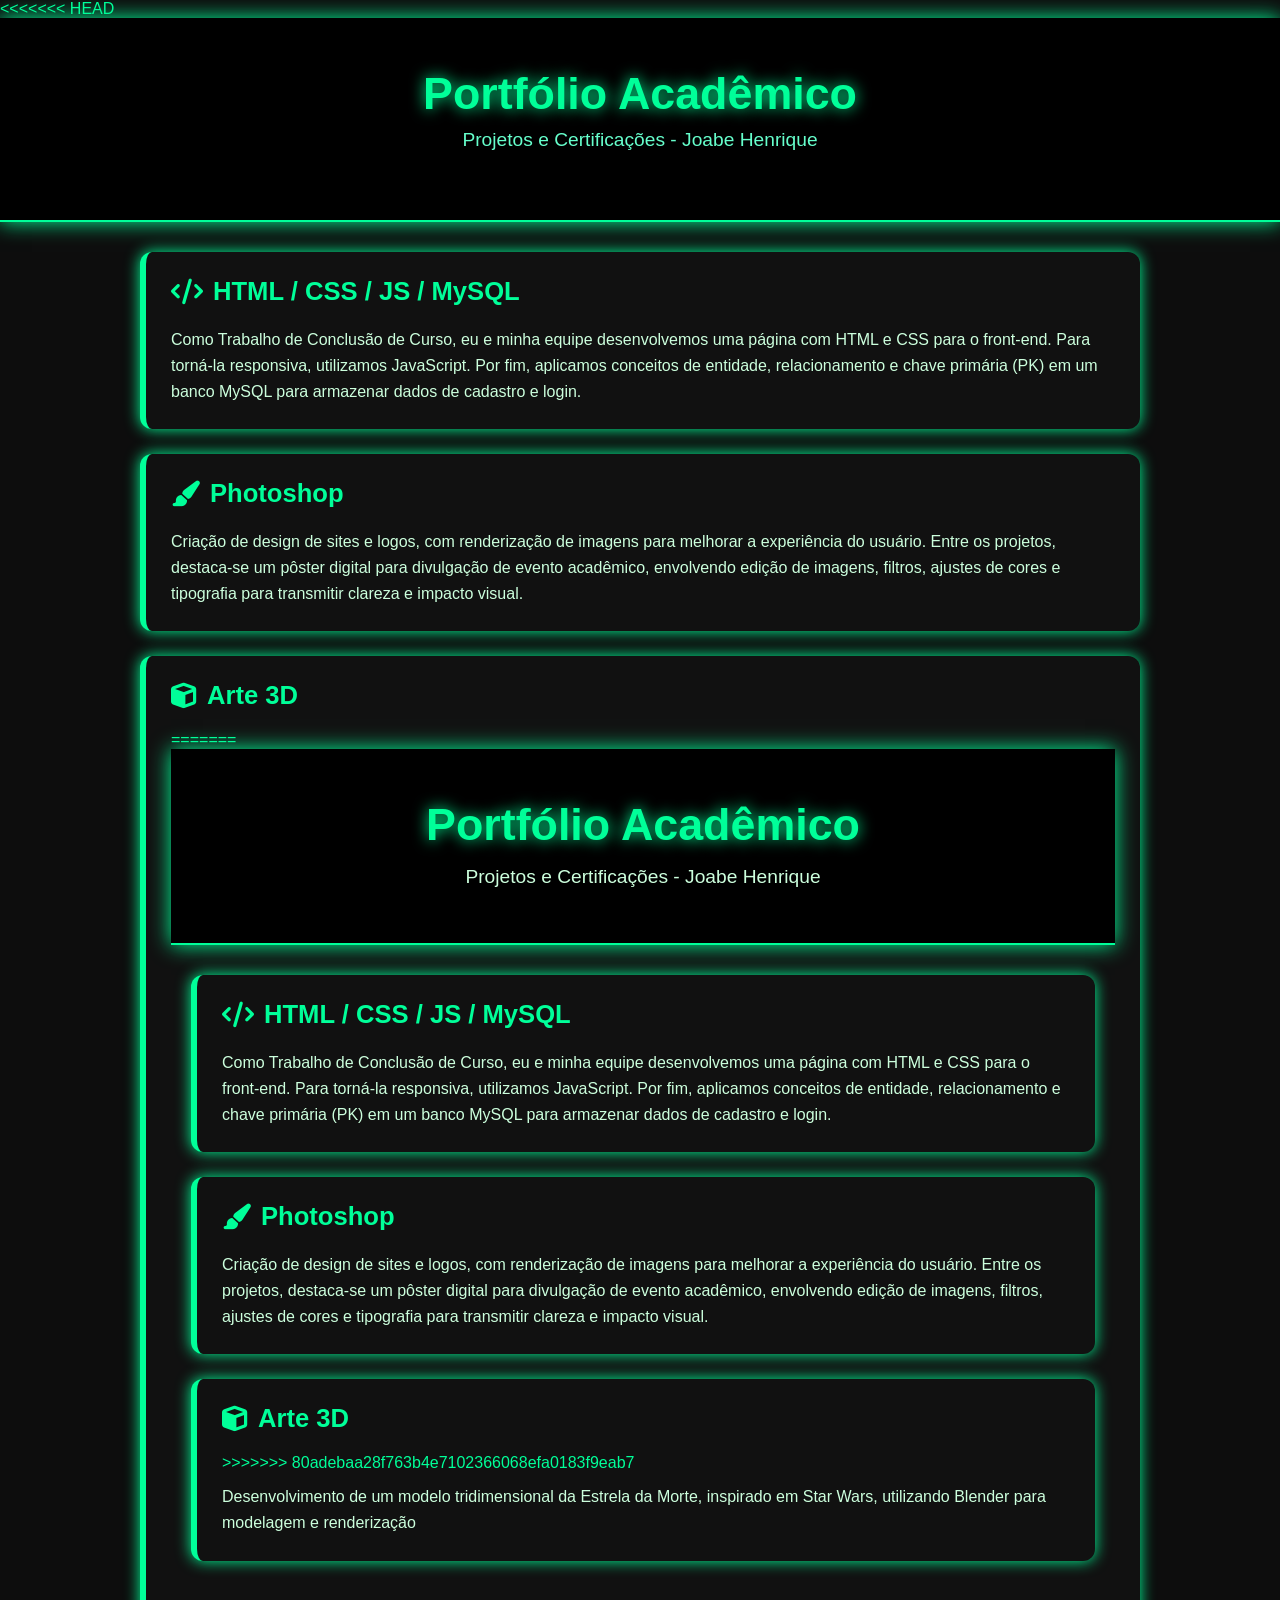
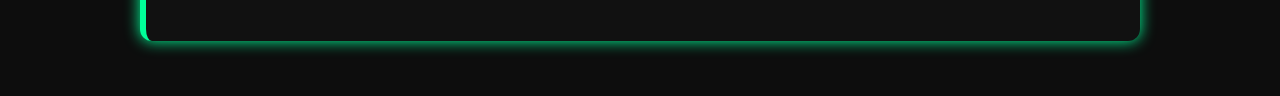
==== index.html @ 9aa6e67d "Add files via upload" ====
<<<<<<< HEAD
<!DOCTYPE html>
<html lang="pt-BR">
<head>
  <meta charset="UTF-8">
  <meta name="viewport" content="width=device-width, initial-scale=1.0">
  <title>Portfólio Acadêmico - Joabe Henrique</title>
  <link rel="stylesheet" href="https://cdnjs.cloudflare.com/ajax/libs/font-awesome/6.5.0/css/all.min.css">
  <style>
    body {
      font-family: 'Segoe UI', sans-serif;
      margin: 0;
      padding: 0;
      background: #0d0d0d;
      color: #00ff99;
    }
    header {
      background: #000;
      text-align: center;
      padding: 50px 20px;
      border-bottom: 2px solid #00ff99;
      box-shadow: 0 0 20px #00ff99;
    }
    header h1 {
      margin: 0;
      font-size: 2.8em;
      color: #00ff99;
      text-shadow: 0 0 15px #00ff99;
    }
    header p {
      font-size: 1.2em;
      margin-top: 10px;
      color: #66ffcc;
    }
    .container {
      max-width: 1000px;
      margin: auto;
      padding: 30px 20px;
    }
    .card {
      background: #111;
      border-radius: 12px;
      box-shadow: 0 0 15px #00ff99;
      margin-bottom: 25px;
      padding: 25px;
      transition: transform 0.3s, box-shadow 0.3s;
      border-left: 6px solid #00ff99;
    }
    .card:hover {
      transform: scale(1.03);
      box-shadow: 0 0 30px #00ff99;
    }
    .card h2 {
      color: #00ff99;
      margin-top: 0;
      font-size: 1.6em;
      display: flex;
      align-items: center;
      gap: 10px;
    }
    .card p {
      margin: 12px 0 0;
      line-height: 1.6;
      color: #ccffdd;
    }
    footer {
      text-align: center;
      padding: 20px;
      background: #000;
      color: #00ff99;
      margin-top: 40px;
      border-top: 2px solid #00ff99;
      box-shadow: 0 -2px 15px #00ff99;
    }
    /* Neon glow animation */
    @keyframes neon {
      0% { text-shadow: 0 0 5px #00ff99, 0 0 10px #00ff99; }
      50% { text-shadow: 0 0 20px #00ff99, 0 0 40px #00ff99; }
      100% { text-shadow: 0 0 5px #00ff99, 0 0 10px #00ff99; }
    }
    header h1 {
      animation: neon 2s infinite alternate;
    }
    /* Responsividade */
    @media (max-width: 600px) {
      header h1 {
        font-size: 2em;
      }
      .card {
        padding: 20px;
      }
    }
  </style>
</head>
<body>
  <header>
    <h1>Portfólio Acadêmico</h1>
    <p>Projetos e Certificações - Joabe Henrique</p>
  </header>

  <div class="container">
    <div class="card">
      <h2><i class="fa-solid fa-code"></i> HTML / CSS / JS / MySQL</h2>
      <p>Como Trabalho de Conclusão de Curso, eu e minha equipe desenvolvemos uma página com HTML e CSS para o front-end. Para torná-la responsiva, utilizamos JavaScript. Por fim, aplicamos conceitos de entidade, relacionamento e chave primária (PK) em um banco MySQL para armazenar dados de cadastro e login.</p>
    </div>

    <div class="card">
      <h2><i class="fa-solid fa-paintbrush"></i> Photoshop</h2>
      <p>Criação de design de sites e logos, com renderização de imagens para melhorar a experiência do usuário. Entre os projetos, destaca-se um pôster digital para divulgação de evento acadêmico, envolvendo edição de imagens, filtros, ajustes de cores e tipografia para transmitir clareza e impacto visual.</p>
    </div>

    <div class="card">
      <h2><i class="fa-solid fa-cube"></i> Arte 3D</h2>
=======
<!DOCTYPE html>
<html lang="pt-BR">
<head>
  <meta charset="UTF-8">
  <meta name="viewport" content="width=device-width, initial-scale=1.0">
  <title>Portfólio Acadêmico - Joabe Henrique</title>
  <link rel="stylesheet" href="https://cdnjs.cloudflare.com/ajax/libs/font-awesome/6.5.0/css/all.min.css">
  <style>
    body {
      font-family: 'Segoe UI', sans-serif;
      margin: 0;
      padding: 0;
      background: #0d0d0d;
      color: #00ff99;
    }
    header {
      background: #000;
      text-align: center;
      padding: 50px 20px;
      border-bottom: 2px solid #00ff99;
      box-shadow: 0 0 20px #00ff99;
    }
    header h1 {
      margin: 0;
      font-size: 2.8em;
      color: #00ff99;
      text-shadow: 0 0 15px #00ff99;
    }
    header p {
      font-size: 1.2em;
      margin-top: 10px;
      color: #66ffcc;
    }
    .container {
      max-width: 1000px;
      margin: auto;
      padding: 30px 20px;
    }
    .card {
      background: #111;
      border-radius: 12px;
      box-shadow: 0 0 15px #00ff99;
      margin-bottom: 25px;
      padding: 25px;
      transition: transform 0.3s, box-shadow 0.3s;
      border-left: 6px solid #00ff99;
    }
    .card:hover {
      transform: scale(1.03);
      box-shadow: 0 0 30px #00ff99;
    }
    .card h2 {
      color: #00ff99;
      margin-top: 0;
      font-size: 1.6em;
      display: flex;
      align-items: center;
      gap: 10px;
    }
    .card p {
      margin: 12px 0 0;
      line-height: 1.6;
      color: #ccffdd;
    }
    footer {
      text-align: center;
      padding: 20px;
      background: #000;
      color: #00ff99;
      margin-top: 40px;
      border-top: 2px solid #00ff99;
      box-shadow: 0 -2px 15px #00ff99;
    }
    /* Neon glow animation */
    @keyframes neon {
      0% { text-shadow: 0 0 5px #00ff99, 0 0 10px #00ff99; }
      50% { text-shadow: 0 0 20px #00ff99, 0 0 40px #00ff99; }
      100% { text-shadow: 0 0 5px #00ff99, 0 0 10px #00ff99; }
    }
    header h1 {
      animation: neon 2s infinite alternate;
    }
    /* Responsividade */
    @media (max-width: 600px) {
      header h1 {
        font-size: 2em;
      }
      .card {
        padding: 20px;
      }
    }
  </style>
</head>
<body>
  <header>
    <h1>Portfólio Acadêmico</h1>
    <p>Projetos e Certificações - Joabe Henrique</p>
  </header>

  <div class="container">
    <div class="card">
      <h2><i class="fa-solid fa-code"></i> HTML / CSS / JS / MySQL</h2>
      <p>Como Trabalho de Conclusão de Curso, eu e minha equipe desenvolvemos uma página com HTML e CSS para o front-end. Para torná-la responsiva, utilizamos JavaScript. Por fim, aplicamos conceitos de entidade, relacionamento e chave primária (PK) em um banco MySQL para armazenar dados de cadastro e login.</p>
    </div>

    <div class="card">
      <h2><i class="fa-solid fa-paintbrush"></i> Photoshop</h2>
      <p>Criação de design de sites e logos, com renderização de imagens para melhorar a experiência do usuário. Entre os projetos, destaca-se um pôster digital para divulgação de evento acadêmico, envolvendo edição de imagens, filtros, ajustes de cores e tipografia para transmitir clareza e impacto visual.</p>
    </div>

    <div class="card">
      <h2><i class="fa-solid fa-cube"></i> Arte 3D</h2>
>>>>>>> 80adebaa28f763b4e7102366068efa0183f9eab7
      <p>Desenvolvimento de um modelo tridimensional da Estrela da Morte, inspirado em Star Wars, utilizando Blender para modelagem e renderização
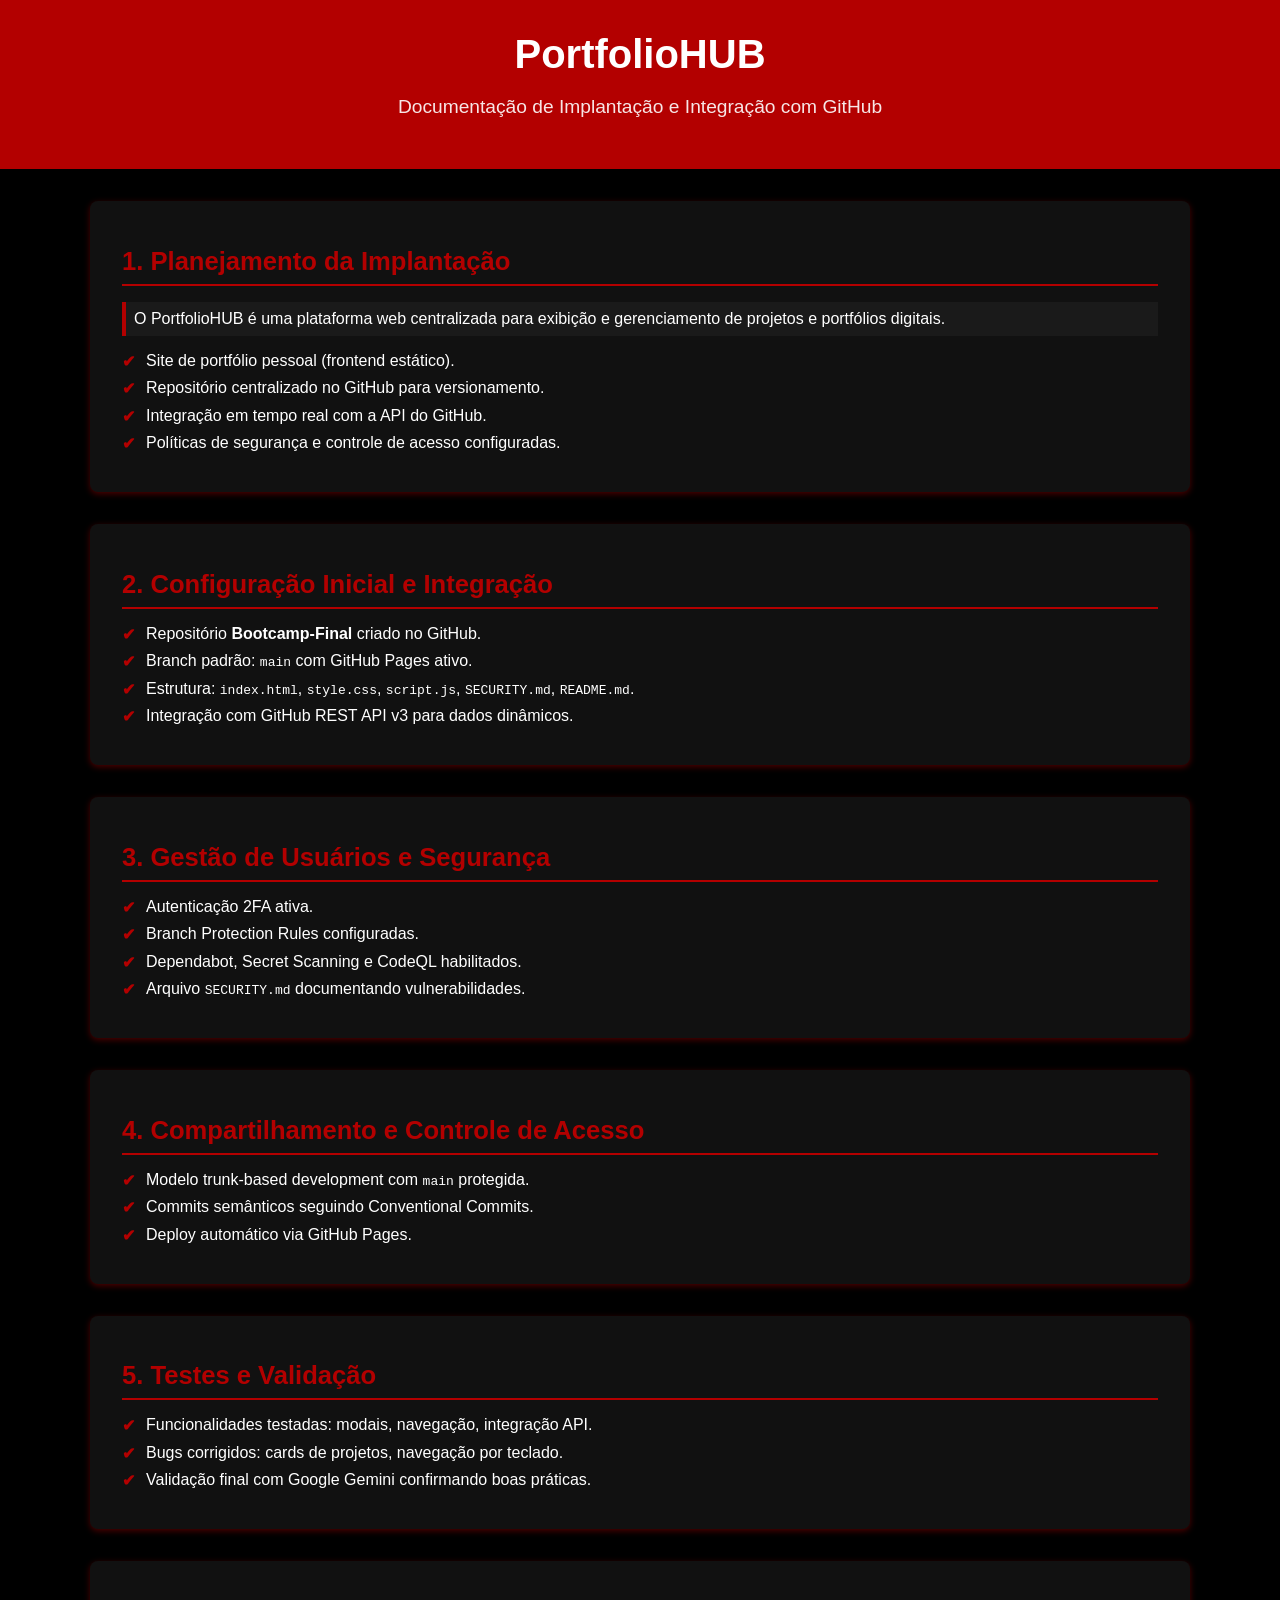
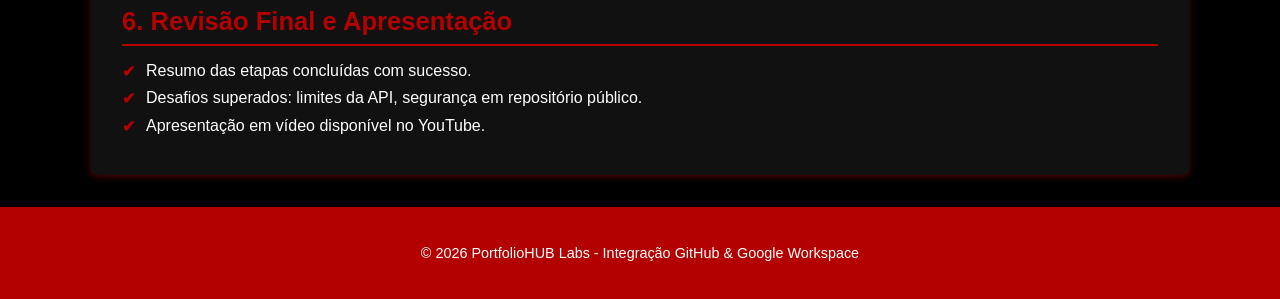
==== commit 4b2972d9: "Add files via upload" ====
--- a/index.html
+++ b/index.html
@@ -1,228 +1,164 @@
-<<<<<<< HEAD
-<!DOCTYPE html>
-<html lang="pt-BR">
-<head>
-  <meta charset="UTF-8">
-  <meta name="viewport" content="width=device-width, initial-scale=1.0">
-  <title>Portfólio Acadêmico - Joabe Henrique</title>
-  <link rel="stylesheet" href="https://cdnjs.cloudflare.com/ajax/libs/font-awesome/6.5.0/css/all.min.css">
-  <style>
-    body {
-      font-family: 'Segoe UI', sans-serif;
-      margin: 0;
-      padding: 0;
-      background: #0d0d0d;
-      color: #00ff99;
-    }
-    header {
-      background: #000;
-      text-align: center;
-      padding: 50px 20px;
-      border-bottom: 2px solid #00ff99;
-      box-shadow: 0 0 20px #00ff99;
-    }
-    header h1 {
-      margin: 0;
-      font-size: 2.8em;
-      color: #00ff99;
-      text-shadow: 0 0 15px #00ff99;
-    }
-    header p {
-      font-size: 1.2em;
-      margin-top: 10px;
-      color: #66ffcc;
-    }
-    .container {
-      max-width: 1000px;
-      margin: auto;
-      padding: 30px 20px;
-    }
-    .card {
-      background: #111;
-      border-radius: 12px;
-      box-shadow: 0 0 15px #00ff99;
-      margin-bottom: 25px;
-      padding: 25px;
-      transition: transform 0.3s, box-shadow 0.3s;
-      border-left: 6px solid #00ff99;
-    }
-    .card:hover {
-      transform: scale(1.03);
-      box-shadow: 0 0 30px #00ff99;
-    }
-    .card h2 {
-      color: #00ff99;
-      margin-top: 0;
-      font-size: 1.6em;
-      display: flex;
-      align-items: center;
-      gap: 10px;
-    }
-    .card p {
-      margin: 12px 0 0;
-      line-height: 1.6;
-      color: #ccffdd;
-    }
-    footer {
-      text-align: center;
-      padding: 20px;
-      background: #000;
-      color: #00ff99;
-      margin-top: 40px;
-      border-top: 2px solid #00ff99;
-      box-shadow: 0 -2px 15px #00ff99;
-    }
-    /* Neon glow animation */
-    @keyframes neon {
-      0% { text-shadow: 0 0 5px #00ff99, 0 0 10px #00ff99; }
-      50% { text-shadow: 0 0 20px #00ff99, 0 0 40px #00ff99; }
-      100% { text-shadow: 0 0 5px #00ff99, 0 0 10px #00ff99; }
-    }
-    header h1 {
-      animation: neon 2s infinite alternate;
-    }
-    /* Responsividade */
-    @media (max-width: 600px) {
-      header h1 {
-        font-size: 2em;
-      }
-      .card {
-        padding: 20px;
-      }
-    }
-  </style>
-</head>
-<body>
-  <header>
-    <h1>Portfólio Acadêmico</h1>
-    <p>Projetos e Certificações - Joabe Henrique</p>
-  </header>
-
-  <div class="container">
-    <div class="card">
-      <h2><i class="fa-solid fa-code"></i> HTML / CSS / JS / MySQL</h2>
-      <p>Como Trabalho de Conclusão de Curso, eu e minha equipe desenvolvemos uma página com HTML e CSS para o front-end. Para torná-la responsiva, utilizamos JavaScript. Por fim, aplicamos conceitos de entidade, relacionamento e chave primária (PK) em um banco MySQL para armazenar dados de cadastro e login.</p>
-    </div>
-
-    <div class="card">
-      <h2><i class="fa-solid fa-paintbrush"></i> Photoshop</h2>
-      <p>Criação de design de sites e logos, com renderização de imagens para melhorar a experiência do usuário. Entre os projetos, destaca-se um pôster digital para divulgação de evento acadêmico, envolvendo edição de imagens, filtros, ajustes de cores e tipografia para transmitir clareza e impacto visual.</p>
-    </div>
-
-    <div class="card">
-      <h2><i class="fa-solid fa-cube"></i> Arte 3D</h2>
-=======
-<!DOCTYPE html>
-<html lang="pt-BR">
-<head>
-  <meta charset="UTF-8">
-  <meta name="viewport" content="width=device-width, initial-scale=1.0">
-  <title>Portfólio Acadêmico - Joabe Henrique</title>
-  <link rel="stylesheet" href="https://cdnjs.cloudflare.com/ajax/libs/font-awesome/6.5.0/css/all.min.css">
-  <style>
-    body {
-      font-family: 'Segoe UI', sans-serif;
-      margin: 0;
-      padding: 0;
-      background: #0d0d0d;
-      color: #00ff99;
-    }
-    header {
-      background: #000;
-      text-align: center;
-      padding: 50px 20px;
-      border-bottom: 2px solid #00ff99;
-      box-shadow: 0 0 20px #00ff99;
-    }
-    header h1 {
-      margin: 0;
-      font-size: 2.8em;
-      color: #00ff99;
-      text-shadow: 0 0 15px #00ff99;
-    }
-    header p {
-      font-size: 1.2em;
-      margin-top: 10px;
-      color: #66ffcc;
-    }
-    .container {
-      max-width: 1000px;
-      margin: auto;
-      padding: 30px 20px;
-    }
-    .card {
-      background: #111;
-      border-radius: 12px;
-      box-shadow: 0 0 15px #00ff99;
-      margin-bottom: 25px;
-      padding: 25px;
-      transition: transform 0.3s, box-shadow 0.3s;
-      border-left: 6px solid #00ff99;
-    }
-    .card:hover {
-      transform: scale(1.03);
-      box-shadow: 0 0 30px #00ff99;
-    }
-    .card h2 {
-      color: #00ff99;
-      margin-top: 0;
-      font-size: 1.6em;
-      display: flex;
-      align-items: center;
-      gap: 10px;
-    }
-    .card p {
-      margin: 12px 0 0;
-      line-height: 1.6;
-      color: #ccffdd;
-    }
-    footer {
-      text-align: center;
-      padding: 20px;
-      background: #000;
-      color: #00ff99;
-      margin-top: 40px;
-      border-top: 2px solid #00ff99;
-      box-shadow: 0 -2px 15px #00ff99;
-    }
-    /* Neon glow animation */
-    @keyframes neon {
-      0% { text-shadow: 0 0 5px #00ff99, 0 0 10px #00ff99; }
-      50% { text-shadow: 0 0 20px #00ff99, 0 0 40px #00ff99; }
-      100% { text-shadow: 0 0 5px #00ff99, 0 0 10px #00ff99; }
-    }
-    header h1 {
-      animation: neon 2s infinite alternate;
-    }
-    /* Responsividade */
-    @media (max-width: 600px) {
-      header h1 {
-        font-size: 2em;
-      }
-      .card {
-        padding: 20px;
-      }
-    }
-  </style>
-</head>
-<body>
-  <header>
-    <h1>Portfólio Acadêmico</h1>
-    <p>Projetos e Certificações - Joabe Henrique</p>
-  </header>
-
-  <div class="container">
-    <div class="card">
-      <h2><i class="fa-solid fa-code"></i> HTML / CSS / JS / MySQL</h2>
-      <p>Como Trabalho de Conclusão de Curso, eu e minha equipe desenvolvemos uma página com HTML e CSS para o front-end. Para torná-la responsiva, utilizamos JavaScript. Por fim, aplicamos conceitos de entidade, relacionamento e chave primária (PK) em um banco MySQL para armazenar dados de cadastro e login.</p>
-    </div>
-
-    <div class="card">
-      <h2><i class="fa-solid fa-paintbrush"></i> Photoshop</h2>
-      <p>Criação de design de sites e logos, com renderização de imagens para melhorar a experiência do usuário. Entre os projetos, destaca-se um pôster digital para divulgação de evento acadêmico, envolvendo edição de imagens, filtros, ajustes de cores e tipografia para transmitir clareza e impacto visual.</p>
-    </div>
-
-    <div class="card">
-      <h2><i class="fa-solid fa-cube"></i> Arte 3D</h2>
->>>>>>> 80adebaa28f763b4e7102366068efa0183f9eab7
-      <p>Desenvolvimento de um modelo tridimensional da Estrela da Morte, inspirado em Star Wars, utilizando Blender para modelagem e renderização+<!DOCTYPE html>
+<html lang="pt-BR">
+<head>
+  <meta charset="UTF-8">
+  <meta name="viewport" content="width=device-width, initial-scale=1.0">
+  <title>PortfolioHUB - Documentação</title>
+  <style>
+    body {
+      font-family: "Segoe UI", Arial, sans-serif;
+      background-color: #000; /* fundo preto */
+      color: #fff; /* texto branco */
+      margin: 0;
+      padding: 0;
+    }
+
+    header {
+      background: #b30000; /* vermelho principal */
+      color: #fff;
+      padding: 2rem;
+      text-align: center;
+    }
+
+    header h1 {
+      margin: 0;
+      font-size: 2.5rem;
+    }
+
+    header p {
+      font-size: 1.2rem;
+      opacity: 0.9;
+    }
+
+    main {
+      max-width: 1100px;
+      margin: 2rem auto;
+      padding: 0 1rem;
+    }
+
+    section {
+      background: #111; /* preto mais claro para contraste */
+      margin-bottom: 2rem;
+      padding: 1.5rem 2rem;
+      border-radius: 8px;
+      box-shadow: 0 2px 6px rgba(255,0,0,0.3); /* sombra vermelha */
+    }
+
+    section h2 {
+      color: #b30000; /* títulos em vermelho */
+      margin-bottom: 1rem;
+      font-size: 1.6rem;
+      border-bottom: 2px solid #b30000;
+      padding-bottom: 0.5rem;
+    }
+
+    ul {
+      list-style: none;
+      padding-left: 0;
+    }
+
+    ul li {
+      margin-bottom: 0.6rem;
+      padding-left: 1.5rem;
+      position: relative;
+    }
+
+    ul li::before {
+      content: "✔";
+      position: absolute;
+      left: 0;
+      color: #b30000; /* ícones em vermelho */
+      font-weight: bold;
+    }
+
+    footer {
+      text-align: center;
+      padding: 1.5rem;
+      background: #b30000;
+      color: #fff;
+      margin-top: 2rem;
+    }
+
+    footer p {
+      font-size: 0.9rem;
+    }
+
+    .highlight {
+      background: #1a1a1a;
+      padding: 0.5rem;
+      border-left: 4px solid #b30000;
+      margin: 1rem 0;
+    }
+  </style>
+</head>
+<body>
+  <header>
+    <h1>PortfolioHUB</h1>
+    <p>Documentação de Implantação e Integração com GitHub</p>
+  </header>
+
+  <main>
+    <section>
+      <h2>1. Planejamento da Implantação</h2>
+      <p class="highlight">O PortfolioHUB é uma plataforma web centralizada para exibição e gerenciamento de projetos e portfólios digitais.</p>
+      <ul>
+        <li>Site de portfólio pessoal (frontend estático).</li>
+        <li>Repositório centralizado no GitHub para versionamento.</li>
+        <li>Integração em tempo real com a API do GitHub.</li>
+        <li>Políticas de segurança e controle de acesso configuradas.</li>
+      </ul>
+    </section>
+
+    <section>
+      <h2>2. Configuração Inicial e Integração</h2>
+      <ul>
+        <li>Repositório <strong>Bootcamp-Final</strong> criado no GitHub.</li>
+        <li>Branch padrão: <code>main</code> com GitHub Pages ativo.</li>
+        <li>Estrutura: <code>index.html</code>, <code>style.css</code>, <code>script.js</code>, <code>SECURITY.md</code>, <code>README.md</code>.</li>
+        <li>Integração com GitHub REST API v3 para dados dinâmicos.</li>
+      </ul>
+    </section>
+
+    <section>
+      <h2>3. Gestão de Usuários e Segurança</h2>
+      <ul>
+        <li>Autenticação 2FA ativa.</li>
+        <li>Branch Protection Rules configuradas.</li>
+        <li>Dependabot, Secret Scanning e CodeQL habilitados.</li>
+        <li>Arquivo <code>SECURITY.md</code> documentando vulnerabilidades.</li>
+      </ul>
+    </section>
+
+    <section>
+      <h2>4. Compartilhamento e Controle de Acesso</h2>
+      <ul>
+        <li>Modelo trunk-based development com <code>main</code> protegida.</li>
+        <li>Commits semânticos seguindo Conventional Commits.</li>
+        <li>Deploy automático via GitHub Pages.</li>
+      </ul>
+    </section>
+
+    <section>
+      <h2>5. Testes e Validação</h2>
+      <ul>
+        <li>Funcionalidades testadas: modais, navegação, integração API.</li>
+        <li>Bugs corrigidos: cards de projetos, navegação por teclado.</li>
+        <li>Validação final com Google Gemini confirmando boas práticas.</li>
+      </ul>
+    </section>
+
+    <section>
+      <h2>6. Revisão Final e Apresentação</h2>
+      <ul>
+        <li>Resumo das etapas concluídas com sucesso.</li>
+        <li>Desafios superados: limites da API, segurança em repositório público.</li>
+        <li>Apresentação em vídeo disponível no YouTube.</li>
+      </ul>
+    </section>
+  </main>
+
+  <footer>
+    <p>© 2026 PortfolioHUB Labs - Integração GitHub & Google Workspace</p>
+  </footer>
+</body>
+</html>
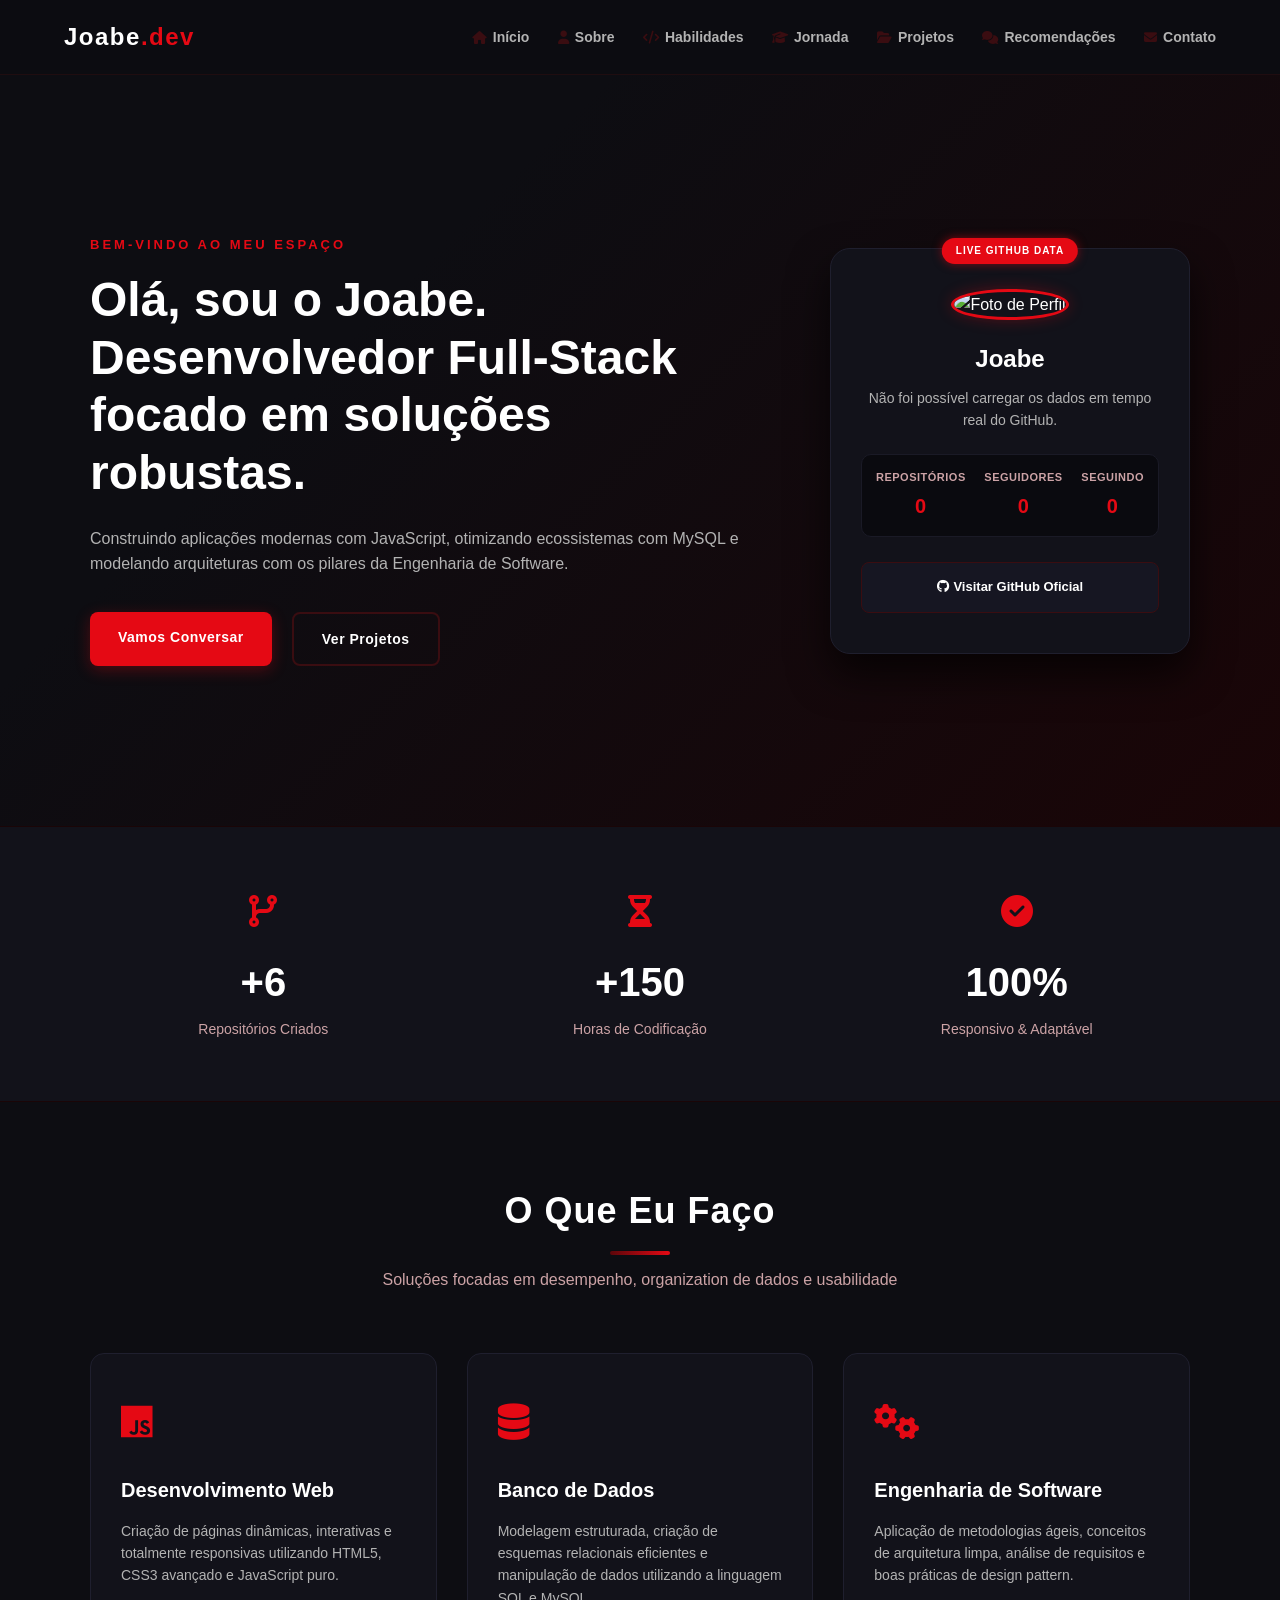
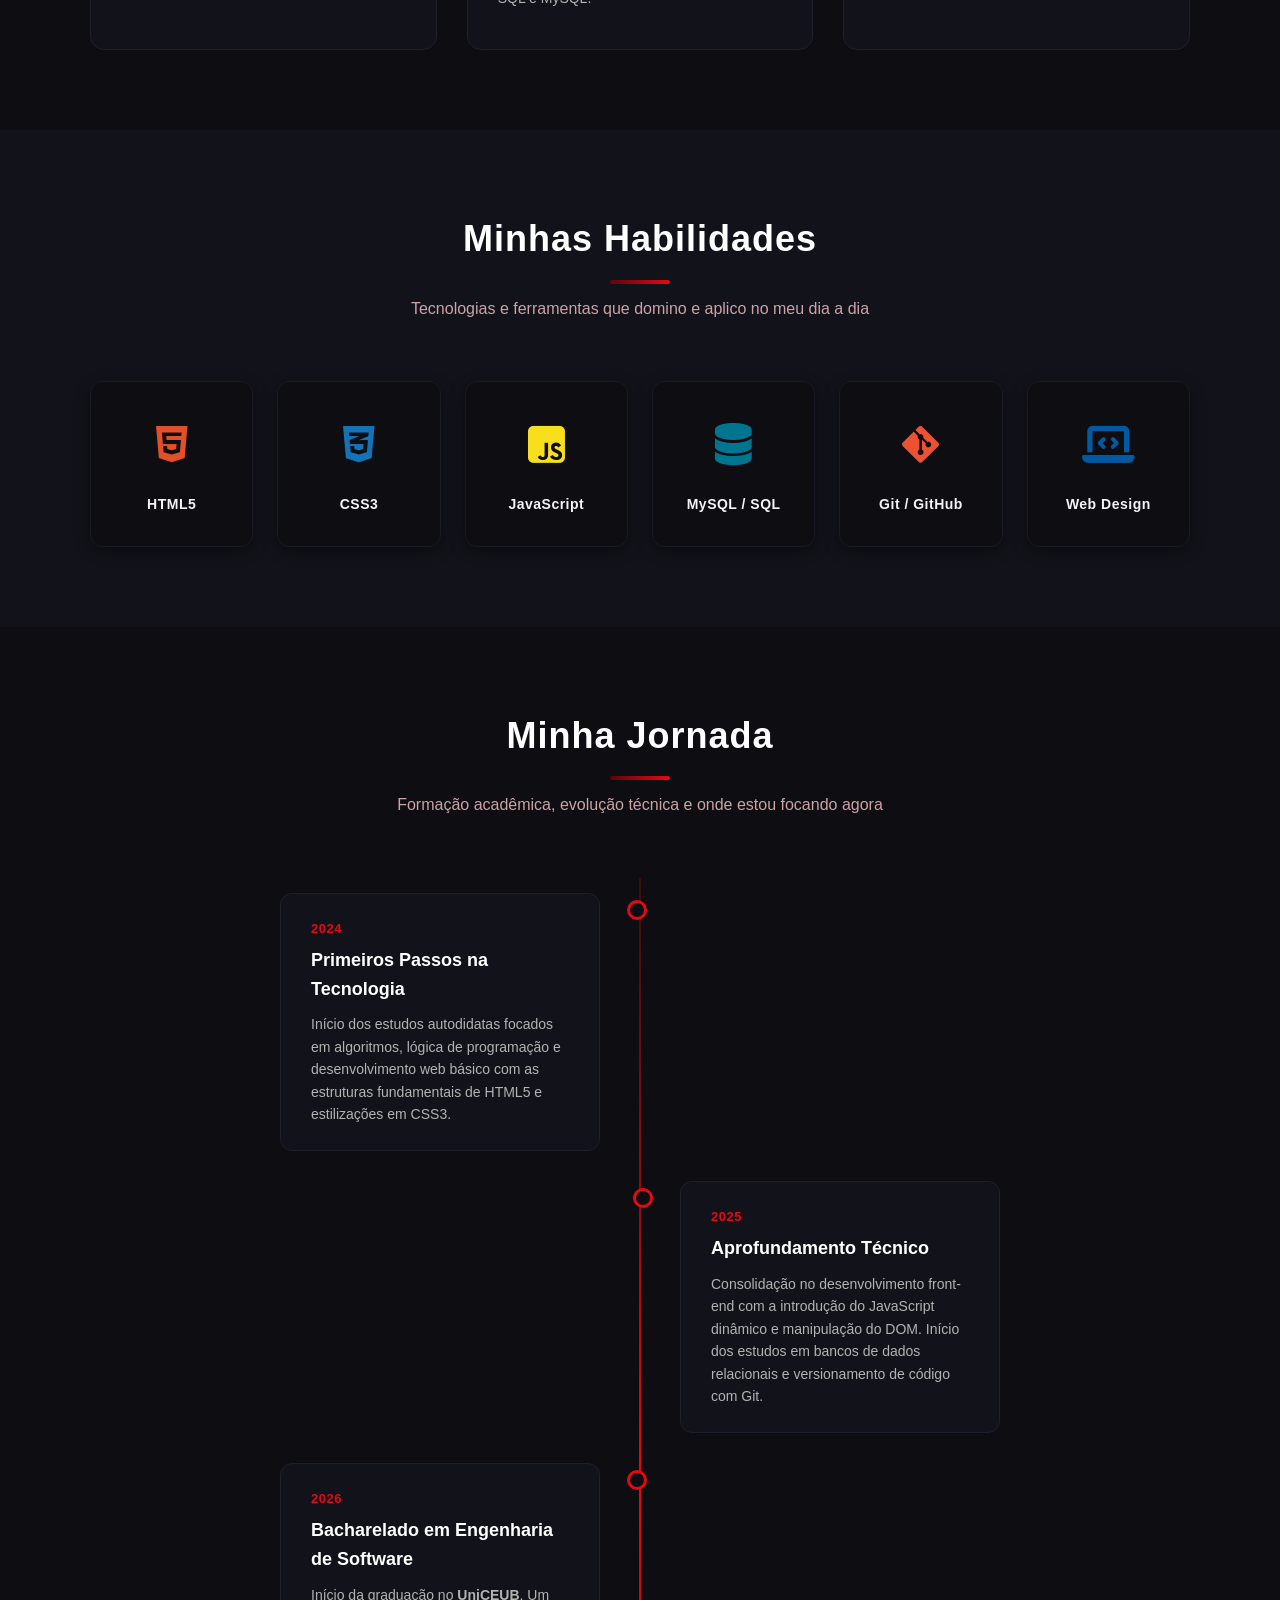
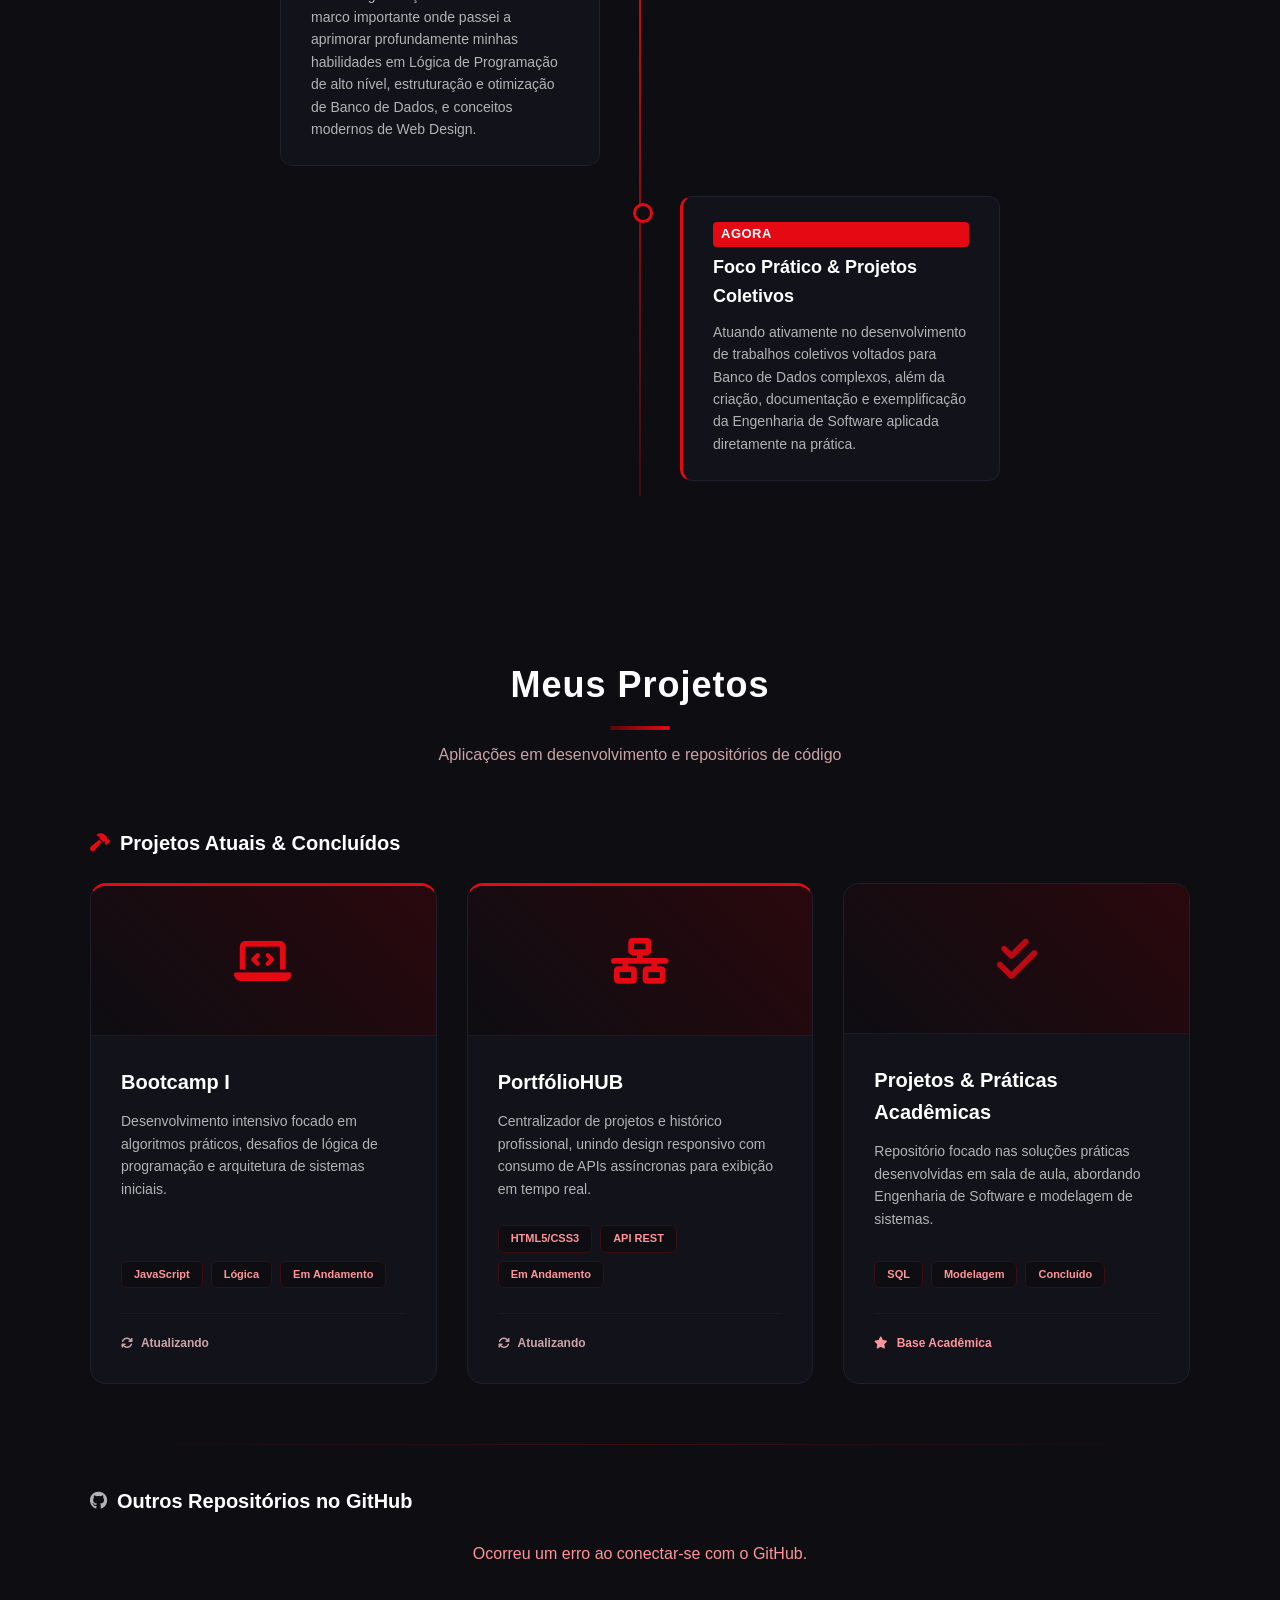
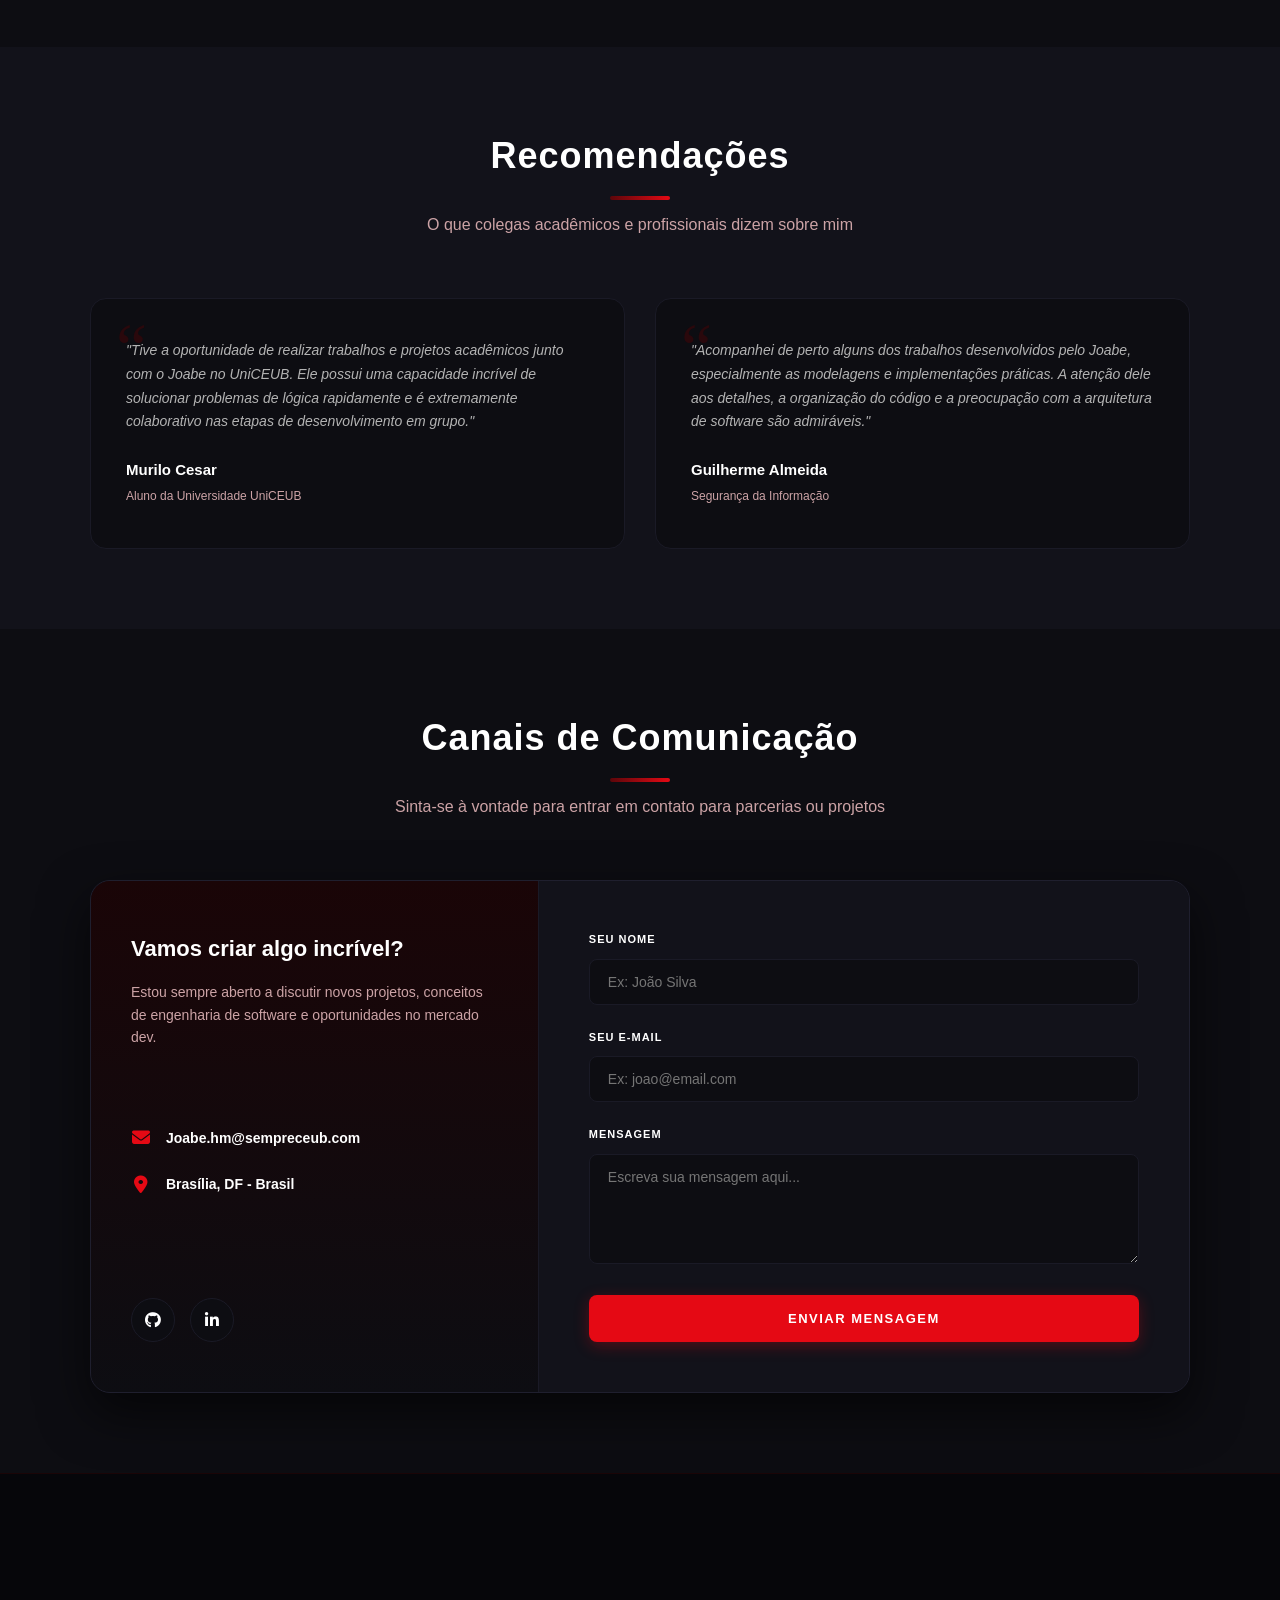
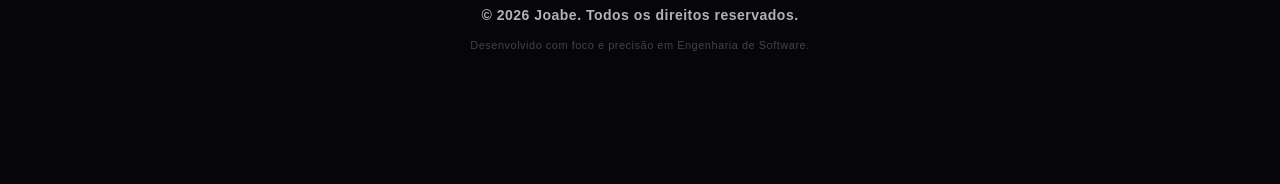
==== commit b87713ec: "Rename Index.html to index.html" ====
--- a/index.html
+++ b/index.html
@@ -1,164 +1,368 @@
 <!DOCTYPE html>
 <html lang="pt-BR">
 <head>
-  <meta charset="UTF-8">
-  <meta name="viewport" content="width=device-width, initial-scale=1.0">
-  <title>PortfolioHUB - Documentação</title>
-  <style>
-    body {
-      font-family: "Segoe UI", Arial, sans-serif;
-      background-color: #000; /* fundo preto */
-      color: #fff; /* texto branco */
-      margin: 0;
-      padding: 0;
-    }
-
-    header {
-      background: #b30000; /* vermelho principal */
-      color: #fff;
-      padding: 2rem;
-      text-align: center;
-    }
-
-    header h1 {
-      margin: 0;
-      font-size: 2.5rem;
-    }
-
-    header p {
-      font-size: 1.2rem;
-      opacity: 0.9;
-    }
-
-    main {
-      max-width: 1100px;
-      margin: 2rem auto;
-      padding: 0 1rem;
-    }
-
-    section {
-      background: #111; /* preto mais claro para contraste */
-      margin-bottom: 2rem;
-      padding: 1.5rem 2rem;
-      border-radius: 8px;
-      box-shadow: 0 2px 6px rgba(255,0,0,0.3); /* sombra vermelha */
-    }
-
-    section h2 {
-      color: #b30000; /* títulos em vermelho */
-      margin-bottom: 1rem;
-      font-size: 1.6rem;
-      border-bottom: 2px solid #b30000;
-      padding-bottom: 0.5rem;
-    }
-
-    ul {
-      list-style: none;
-      padding-left: 0;
-    }
-
-    ul li {
-      margin-bottom: 0.6rem;
-      padding-left: 1.5rem;
-      position: relative;
-    }
-
-    ul li::before {
-      content: "✔";
-      position: absolute;
-      left: 0;
-      color: #b30000; /* ícones em vermelho */
-      font-weight: bold;
-    }
-
-    footer {
-      text-align: center;
-      padding: 1.5rem;
-      background: #b30000;
-      color: #fff;
-      margin-top: 2rem;
-    }
-
-    footer p {
-      font-size: 0.9rem;
-    }
-
-    .highlight {
-      background: #1a1a1a;
-      padding: 0.5rem;
-      border-left: 4px solid #b30000;
-      margin: 1rem 0;
-    }
-  </style>
+    <meta charset="UTF-8">
+    <meta name="viewport" content="width=device-width, initial-scale=1.0">
+    <title>Joabe | Portfólio Profissional</title>
+    <!-- Link para ícones (FontAwesome) -->
+    <link rel="stylesheet" href="https://cdnjs.cloudflare.com/ajax/libs/font-awesome/6.4.0/css/all.min.css">
+    <!-- Link para o CSS Externo -->
+    <link rel="stylesheet" href="style.css">
 </head>
 <body>
-  <header>
-    <h1>PortfolioHUB</h1>
-    <p>Documentação de Implantação e Integração com GitHub</p>
-  </header>
-
-  <main>
-    <section>
-      <h2>1. Planejamento da Implantação</h2>
-      <p class="highlight">O PortfolioHUB é uma plataforma web centralizada para exibição e gerenciamento de projetos e portfólios digitais.</p>
-      <ul>
-        <li>Site de portfólio pessoal (frontend estático).</li>
-        <li>Repositório centralizado no GitHub para versionamento.</li>
-        <li>Integração em tempo real com a API do GitHub.</li>
-        <li>Políticas de segurança e controle de acesso configuradas.</li>
-      </ul>
-    </section>
-
-    <section>
-      <h2>2. Configuração Inicial e Integração</h2>
-      <ul>
-        <li>Repositório <strong>Bootcamp-Final</strong> criado no GitHub.</li>
-        <li>Branch padrão: <code>main</code> com GitHub Pages ativo.</li>
-        <li>Estrutura: <code>index.html</code>, <code>style.css</code>, <code>script.js</code>, <code>SECURITY.md</code>, <code>README.md</code>.</li>
-        <li>Integração com GitHub REST API v3 para dados dinâmicos.</li>
-      </ul>
-    </section>
-
-    <section>
-      <h2>3. Gestão de Usuários e Segurança</h2>
-      <ul>
-        <li>Autenticação 2FA ativa.</li>
-        <li>Branch Protection Rules configuradas.</li>
-        <li>Dependabot, Secret Scanning e CodeQL habilitados.</li>
-        <li>Arquivo <code>SECURITY.md</code> documentando vulnerabilidades.</li>
-      </ul>
-    </section>
-
-    <section>
-      <h2>4. Compartilhamento e Controle de Acesso</h2>
-      <ul>
-        <li>Modelo trunk-based development com <code>main</code> protegida.</li>
-        <li>Commits semânticos seguindo Conventional Commits.</li>
-        <li>Deploy automático via GitHub Pages.</li>
-      </ul>
-    </section>
-
-    <section>
-      <h2>5. Testes e Validação</h2>
-      <ul>
-        <li>Funcionalidades testadas: modais, navegação, integração API.</li>
-        <li>Bugs corrigidos: cards de projetos, navegação por teclado.</li>
-        <li>Validação final com Google Gemini confirmando boas práticas.</li>
-      </ul>
-    </section>
-
-    <section>
-      <h2>6. Revisão Final e Apresentação</h2>
-      <ul>
-        <li>Resumo das etapas concluídas com sucesso.</li>
-        <li>Desafios superados: limites da API, segurança em repositório público.</li>
-        <li>Apresentação em vídeo disponível no YouTube.</li>
-      </ul>
-    </section>
-  </main>
-
-  <footer>
-    <p>© 2026 PortfolioHUB Labs - Integração GitHub & Google Workspace</p>
-  </footer>
-</body>
+
+    <!-- NAVBAR (MENU DE NAVEGAÇÃO) -->
+    <nav class="navbar">
+        <div class="logo">Joabe<span>.dev</span></div>
+        <button class="menu-toggle" id="mobile-menu">
+            <i class="fas fa-bars"></i>
+        </button>
+        <div class="nav-links">
+            <a href="#inicio"><i class="fas fa-home"></i>Início</a>
+            <a href="#sobre"><i class="fas fa-user"></i>Sobre</a>
+            <a href="#habilidades"><i class="fas fa-code"></i>Habilidades</a>
+            <a href="#jornada"><i class="fas fa-graduation-cap"></i>Jornada</a>
+            <a href="#projetos"><i class="fas fa-folder-open"></i>Projetos</a>
+            <a href="#recomendacoes"><i class="fas fa-comments"></i>Recomendações</a>
+            <a href="#contato"><i class="fas fa-envelope"></i>Contato</a>
+        </div>
+    </nav>
+
+    <!-- HERO SECTION (INÍCIO) -->
+    <section id="inicio" class="hero-section">
+        <div class="container hero-container">
+            <div class="hero-text">
+                <span class="subtitle-welcome">BEM-VINDO AO MEU ESPAÇO</span>
+                <h1>Olá, sou o Joabe. Desenvolvedor Full-Stack focado em soluções robustas.</h1>
+                <p id="hero-dynamic-text">Construindo aplicações modernas com JavaScript, otimizando ecossistemas com MySQL e modelando arquiteturas com os pilares da Engenharia de Software.</p>
+                <div class="hero-buttons">
+                    <a href="#contato" class="btn-primary">Vamos Conversar</a>
+                    <a href="#projetos" class="btn-secondary-outline">Ver Projetos</a>
+                </div>
+            </div>
+            
+            <!-- CARD DO GITHUB DINÂMICO -->
+            <div class="github-card">
+                <span class="card-header-badge">LIVE GITHUB DATA</span>
+                <img id="gh-avatar" src="https://via.placeholder.com/150" alt="Foto de Perfil" class="avatar">
+                <h2 id="gh-name">Carregando...</h2>
+                <p id="gh-bio">Buscando informações do perfil técnico...</p>
+                
+                <div class="gh-stats">
+                    <div>Repositórios <strong id="gh-repos">0</strong></div>
+                    <div>Seguidores <strong id="gh-followers">0</strong></div>
+                    <div>Seguindo <strong id="gh-following">0</strong></div>
+                </div>
+                
+                <a id="gh-link" href="#" target="_blank" class="btn-github">
+                    <i class="fab fa-github"></i> Visitar GitHub Oficial
+                </a>
+            </div>
+        </div>
+    </section>
+
+    <!-- METRICS SECTION (MÉTRICAS RÁPIDAS) -->
+    <section class="metrics-section">
+        <div class="container metrics-grid">
+            <div class="metric-item">
+                <div class="metric-icon"><i class="fas fa-code-branch"></i></div>
+                <h3>+6</h3>
+                <p>Repositórios Criados</p>
+            </div>
+            <div class="metric-item">
+                <div class="metric-icon"><i class="fas fa-hourglass-half"></i></div>
+                <h3>+150</h3>
+                <p>Horas de Codificação</p>
+            </div>
+            <div class="metric-item">
+                <div class="metric-icon"><i class="fas fa-check-circle"></i></div>
+                <h3>100%</h3>
+                <p>Responsivo & Adaptável</p>
+            </div>
+        </div>
+    </section>
+
+    <!-- SERVICES SECTION (O QUE EU FAÇO) -->
+    <section id="sobre" class="services-section">
+        <div class="container">
+            <h2 class="section-title">O Que Eu Faço</h2>
+            <p class="section-subtitle">Soluções focadas em desempenho, organization de dados e usabilidade</p>
+            
+            <div class="services-grid">
+                <div class="service-card">
+                    <div class="service-icon"><i class="fab fa-js"></i></div>
+                    <h3>Desenvolvimento Web</h3>
+                    <p>Criação de páginas dinâmicas, interativas e totalmente responsivas utilizando HTML5, CSS3 avançado e JavaScript puro.</p>
+                </div>
+                <div class="service-card">
+                    <div class="service-icon"><i class="fas fa-database"></i></div>
+                    <h3>Banco de Dados</h3>
+                    <p>Modelagem estruturada, criação de esquemas relacionais eficientes e manipulação de dados utilizando a linguagem SQL e MySQL.</p>
+                </div>
+                <div class="service-card">
+                    <div class="service-icon"><i class="fas fa-cogs"></i></div>
+                    <h3>Engenharia de Software</h3>
+                    <p>Aplicação de metodologias ágeis, conceitos de arquitetura limpa, análise de requisitos e boas práticas de design pattern.</p>
+                </div>
+            </div>
+        </div>
+    </section>
+
+    <!-- SKILLS SECTION (HABILIDADES) -->
+    <section id="habilidades" class="skills-section">
+        <div class="container">
+            <h2 class="section-title">Minhas Habilidades</h2>
+            <p class="section-subtitle">Tecnologias e ferramentas que domino e aplico no meu dia a dia</p>
+            
+            <div class="skills-grid">
+                <div class="skill-card">
+                    <div class="skill-card-icon" style="color: #e34f26;"><i class="fab fa-html5"></i></div>
+                    <span>HTML5</span>
+                </div>
+                <div class="skill-card">
+                    <div class="skill-card-icon" style="color: #1572b6;"><i class="fab fa-css3-alt"></i></div>
+                    <span>CSS3</span>
+                </div>
+                <div class="skill-card">
+                    <div class="skill-card-icon" style="color: #f7df1e;"><i class="fab fa-js-square"></i></div>
+                    <span>JavaScript</span>
+                </div>
+                <div class="skill-card">
+                    <div class="skill-card-icon" style="color: #00758f;"><i class="fas fa-database"></i></div>
+                    <span>MySQL / SQL</span>
+                </div>
+                <div class="skill-card">
+                    <div class="skill-card-icon" style="color: #f05032;"><i class="fab fa-git-alt"></i></div>
+                    <span>Git / GitHub</span>
+                </div>
+                <div class="skill-card">
+                    <div class="skill-card-icon" style="color: #005aa3;"><i class="fas fa-laptop-code"></i></div>
+                    <span>Web Design</span>
+                </div>
+            </div>
+        </div>
+    </section>
+
+    <!-- JORNADA & AGORA SECTION (LINHA DO TEMPO) -->
+    <section id="jornada" class="timeline-section">
+        <div class="container">
+            <h2 class="section-title">Minha Jornada</h2>
+            <p class="section-subtitle">Formação acadêmica, evolução técnica e onde estou focando agora</p>
+            
+            <div class="timeline">
+                <!-- Ano 2024 -->
+                <div class="timeline-item left">
+                    <div class="timeline-content">
+                        <span class="timeline-date">2024</span>
+                        <h3>Primeiros Passos na Tecnologia</h3>
+                        <p>Início dos estudos autodidatas focados em algoritmos, lógica de programação e desenvolvimento web básico com as estruturas fundamentais de HTML5 e estilizações em CSS3.</p>
+                    </div>
+                </div>
+
+                <!-- Ano 2025 -->
+                <div class="timeline-item right">
+                    <div class="timeline-content">
+                        <span class="timeline-date">2025</span>
+                        <h3>Aprofundamento Técnico</h3>
+                        <p>Consolidação no desenvolvimento front-end com a introdução do JavaScript dinâmico e manipulação do DOM. Início dos estudos em bancos de dados relacionais e versionamento de código com Git.</p>
+                    </div>
+                </div>
+
+                <!-- Ano 2026 -->
+                <div class="timeline-item left">
+                    <div class="timeline-content">
+                        <span class="timeline-date">2026</span>
+                        <h3>Bacharelado em Engenharia de Software</h3>
+                        <p>Início da graduação no <strong>UniCEUB</strong>. Um marco importante onde passei a aprimorar profundamente minhas habilidades em Lógica de Programação de alto nível, estruturação e otimização de Banco de Dados, e conceitos modernos de Web Design.</p>
+                    </div>
+                </div>
+                
+                <!-- Bloco: Agora -->
+                <div class="timeline-item right">
+                    <div class="timeline-content" style="border-left: 3px solid #e50914;">
+                        <span class="timeline-date" style="background: #e50914; color: white; padding: 2px 8px; border-radius: 4px;">AGORA</span>
+                        <h3>Foco Prático & Projetos Coletivos</h3>
+                        <p>Atuando ativamente no desenvolvimento de trabalhos coletivos voltados para Banco de Dados complexos, além da criação, documentação e exemplificação da Engenharia de Software aplicada diretamente na prática.</p>
+                    </div>
+                </div>
+            </div>
+        </div>
+    </section>
+
+    <!-- PORTFOLIO SECTION (PROJETOS EM DESTAQUE + GITHUB) -->
+    <section id="projetos" class="portfolio-section">
+        <div class="container">
+            <h2 class="section-title">Meus Projetos</h2>
+            <p class="section-subtitle">Aplicações em desenvolvimento e repositórios de código</p>
+            
+            <!-- SUBSEÇÃO 1: PROJETOS ATUAIS E EM ANDAMENTO -->
+            <h3 style="color: #fff; font-size: 20px; margin-bottom: 24px; font-weight: 700; display: flex; align-items: center; gap: 10px;">
+                <i class="fas fa-hammer" style="color: #e50914; font-size: 18px;"></i> Projetos Atuais & Concluídos
+            </h3>
+            
+            <div class="portfolio-grid" style="margin-bottom: 60px;">
+                <!-- Projeto Atual 1: Bootcamp I -->
+                <div class="project-card" style="border-top: 3px solid #e50914;">
+                    <div class="project-image-placeholder">
+                        <i class="fas fa-laptop-code project-img-icon" style="opacity: 1; color: #e50914;"></i>
+                    </div>
+                    <div class="project-info">
+                        <h3>Bootcamp I</h3>
+                        <p>Desenvolvimento intensivo focado em algoritmos práticos, desafios de lógica de programação e arquitetura de sistemas iniciais.</p>
+                        <div class="badges">
+                            <span>JavaScript</span>
+                            <span>Lógica</span>
+                            <span>Em Andamento</span>
+                        </div>
+                        <div class="project-card-footer">
+                            <span style="color: #cca3a6; font-size: 12px; font-weight: 600;"><i class="fas fa-sync fa-spin" style="margin-right: 5px;"></i> Atualizando</span>
+                        </div>
+                    </div>
+                </div>
+
+                <!-- Projeto Atual 2: PortfólioHUB -->
+                <div class="project-card" style="border-top: 3px solid #e50914;">
+                    <div class="project-image-placeholder">
+                        <i class="fas fa-network-wired project-img-icon" style="opacity: 1; color: #e50914;"></i>
+                    </div>
+                    <div class="project-info">
+                        <h3>PortfólioHUB</h3>
+                        <p>Centralizador de projetos e histórico profissional, unindo design responsivo com consumo de APIs assíncronas para exibição em tempo real.</p>
+                        <div class="badges">
+                            <span>HTML5/CSS3</span>
+                            <span>API REST</span>
+                            <span>Em Andamento</span>
+                        </div>
+                        <div class="project-card-footer">
+                            <span style="color: #cca3a6; font-size: 12px; font-weight: 600;"><i class="fas fa-sync fa-spin" style="margin-right: 5px;"></i> Atualizando</span>
+                        </div>
+                    </div>
+                </div>
+
+                <!-- Projeto Concluído: Trabalhos UniCEUB -->
+                <div class="project-card">
+                    <div class="project-image-placeholder">
+                        <i class="fas fa-check-double project-img-icon" style="opacity: 0.8;"></i>
+                    </div>
+                    <div class="project-info">
+                        <h3>Projetos & Práticas Acadêmicas</h3>
+                        <p>Repositório focado nas soluções práticas desenvolvidas em sala de aula, abordando Engenharia de Software e modelagem de sistemas.</p>
+                        <div class="badges">
+                            <span>SQL</span>
+                            <span>Modelagem</span>
+                            <span>Concluído</span>
+                        </div>
+                        <div class="project-card-footer">
+                            <span style="color: #ff949a; font-size: 12px; font-weight: 600;"><i class="fas fa-star" style="margin-right: 5px;"></i> Base Acadêmica</span>
+                        </div>
+                    </div>
+                </div>
+            </div>
+
+            <!-- SUBSEÇÃO 2: REPOSITÓRIOS GERAIS DO GITHUB (CARREGAMENTO DINÂMICO) -->
+            <hr style="border: 0; height: 1px; background: linear-gradient(90deg, transparent, #3a0d11, transparent); margin-bottom: 40px;">
+            
+            <h3 style="color: #fff; font-size: 20px; margin-bottom: 24px; font-weight: 700; display: flex; align-items: center; gap: 10px;">
+                <i class="fab fa-github" style="color: #b3b3b3; font-size: 18px;"></i> Outros Repositórios no GitHub
+            </h3>
+            
+            <!-- Lista dinâmica controlada pelo script.js -->
+            <div class="portfolio-grid" id="github-repos-list">
+                <div class="project-card" style="grid-column: 1/-1; text-align: center; padding: 40px; color: #b3b3b3;">
+                    <i class="fas fa-spinner fa-spin" style="font-size: 32px; color: #e50914; margin-bottom: 15px;"></i>
+                    <p>Sincronizando com os repositórios do GitHub...</p>
+                </div>
+            </div>
+            
+        </div> 
+    </section>
+
+    <!-- TESTIMONIALS SECTION (RECOMENDAÇÕES) -->
+    <section id="recomendacoes" class="testimonials-section">
+        <div class="container">
+            <h2 class="section-title">Recomendações</h2>
+            <p class="section-subtitle">O que colegas acadêmicos e profissionais dizem sobre mim</p>
+            
+            <div class="testimonials-grid">
+                <!-- Murilo Cesar -->
+                <div class="testimonial-card">
+                    <p class="testimonial-text">"Tive a oportunidade de realizar trabalhos e projetos acadêmicos junto com o Joabe no UniCEUB. Ele possui uma capacidade incrível de solucionar problemas de lógica rapidamente e é extremamente colaborativo nas etapas de desenvolvimento em grupo."</p>
+                    <div class="testimonial-author">
+                        <strong>Murilo Cesar</strong>
+                        <span>Aluno da Universidade UniCEUB</span>
+                    </div>
+                </div>
+                
+                <!-- Guilherme Almeida -->
+                <div class="testimonial-card">
+                    <p class="testimonial-text">"Acompanhei de perto alguns dos trabalhos desenvolvidos pelo Joabe, especialmente as modelagens e implementações práticas. A atenção dele aos detalhes, a organização do código e a preocupação com a arquitetura de software são admiráveis."</p>
+                    <div class="testimonial-author">
+                        <strong>Guilherme Almeida</strong>
+                        <span>Segurança da Informação</span>
+                    </div>
+                </div>
+            </div> 
+        </div> 
+    </section>
+
+    <!-- CONTACT SECTION (CONTATO) -->
+    <section id="contato" class="contact-section">
+        <div class="container">
+            <h2 class="section-title">Canais de Comunicação</h2>
+            <p class="section-subtitle">Sinta-se à vontade para entrar em contato para parcerias ou projetos</p>
+            
+            <div class="contact-wrapper">
+                <div class="contact-info-panel">
+                    <div>
+                        <h3>Vamos criar algo incrível?</h3>
+                        <p>Estou sempre aberto a discutir novos projetos, conceitos de engenharia de software e oportunidades no mercado dev.</p>
+                    </div>
+                    
+                    <div class="contact-info-list">
+                        <div class="contact-info-item">
+                            <i class="fas fa-envelope"></i>
+                            <span>Joabe.hm@sempreceub.com</span>
+                        </div>
+                        <div class="contact-info-item">
+                            <i class="fas fa-map-marker-alt"></i>
+                            <span>Brasília, DF - Brasil</span>
+                        </div>
+                    </div>
+                    
+                    <div class="contact-social-icons">
+                        <a href="https://github.com/JeiJota" target="_blank"><i class="fab fa-github"></i></a>
+                        <a href="#" target="_blank"><i class="fab fa-linkedin-in"></i></a>
+                    </div>
+                </div>
+                
+                <form class="contact-form" action="#" method="POST">
+                    <div class="form-group">
+                        <label for="name">Seu Nome</label>
+                        <input type="text" id="name" name="name" placeholder="Ex: João Silva" required>
+                    </div>
+                    <div class="form-group">
+                        <label for="email">Seu E-mail</label>
+                        <input type="email" id="email" name="email" placeholder="Ex: joao@email.com" required>
+                    </div>
+                    <div class="form-group">
+                        <label for="message">Mensagem</label>
+                        <textarea id="message" name="message" rows="5" placeholder="Escreva sua mensagem aqui..." required></textarea>
+                    </div>
+                    <button type="submit" class="btn-submit">Enviar Mensagem</button>
+                </form>
+            </div>
+        </div>
+    </section>
+
+    <!-- FOOTER (RODAPÉ) -->
+    <footer>
+        <div class="container footer-content">
+            <p>&copy; 2026 Joabe. Todos os direitos reservados.</p>
+            <p class="footer-subtext">Desenvolvido com foco e precisão em Engenharia de Software.</p>
+        </div>
+    </footer>
+
+    <!-- Link para o Script Externo -->
+    <script src="script.js"></script>
+</body> 
 </html>
--- a/style.css
+++ b/style.css
@@ -0,0 +1,384 @@
+/* ==========================================================
+   1. CONFIGURAÇÕES GERAIS, ANIMAÇÕES E ESTILO BASE
+   ========================================================== */
+* {
+    margin: 0;
+    padding: 0;
+    box-sizing: border-box;
+    font-family: 'Segoe UI', Tahoma, Geneva, Verdana, sans-serif;
+    scroll-behavior: smooth;
+}
+
+body {
+    background-color: #0d0d12; /* Preto fosco premium */
+    color: #f3f4f6; /* Branco suave */
+    line-height: 1.6;
+    overflow-x: hidden;
+}
+
+/* Customização da Barra de Rolagem (Scrollbar) */
+::-webkit-scrollbar {
+    width: 10px;
+}
+::-webkit-scrollbar-track {
+    background: #0d0d12;
+}
+::-webkit-scrollbar-thumb {
+    background: #3a0d11; /* Vinho */
+    border-radius: 5px;
+    border: 2px solid #0d0d12;
+}
+::-webkit-scrollbar-thumb:hover {
+    background: #e50914; /* Vermelho ao passar o mouse */
+}
+
+.container {
+    width: 90%;
+    max-width: 1100px;
+    margin: 0 auto;
+    padding: 80px 0; /* Aumentado para dar mais respiro */
+}
+
+/* DESIGN SYSTEM DE ANIMAÇÕES (KEYFRAMES) */
+@keyframes float {
+    0% { transform: translateY(0px); }
+    50% { transform: translateY(-10px); }
+    100% { transform: translateY(0px); }
+}
+
+@keyframes pulse-glow {
+    0% { box-shadow: 0 0 5px rgba(229, 9, 20, 0.2); }
+    50% { box-shadow: 0 0 20px rgba(229, 9, 20, 0.6); }
+    100% { box-shadow: 0 0 5px rgba(229, 9, 20, 0.2); }
+}
+
+/* Títulos de Seção Padronizados */
+.section-title {
+    text-align: center;
+    font-size: 36px;
+    color: #fff;
+    margin-bottom: 12px;
+    font-weight: 800;
+    letter-spacing: 1px;
+}
+
+.section-subtitle {
+    text-align: center;
+    color: #cca3a6;
+    margin-bottom: 60px;
+    font-size: 16px;
+    font-weight: 400;
+}
+
+.section-title::after {
+    content: '';
+    display: block;
+    width: 60px;
+    height: 4px;
+    background: linear-gradient(90deg, #5c060a, #e50914);
+    margin: 12px auto 0;
+    border-radius: 4px;
+}
+
+/* ==========================================================
+   2. NAVBAR (MENU ULTRA MODERNO COM GLASSMORPHISM)
+   ========================================================== */
+.navbar {
+    display: flex;
+    justify-content: space-between;
+    align-items: center;
+    padding: 18px 5%;
+    background-color: rgba(13, 13, 18, 0.85); /* Translúcido */
+    backdrop-filter: blur(12px); /* Desfoque de fundo limpo */
+    position: sticky;
+    top: 0;
+    z-index: 1000;
+    border-bottom: 1px solid rgba(58, 13, 17, 0.4);
+    transition: all 0.3s ease;
+}
+
+.logo { 
+    font-size: 24px; 
+    font-weight: 900; 
+    letter-spacing: 1.5px;
+    color: #fff;
+}
+.logo span { color: #e50914; }
+
+.nav-links a { 
+    color: #b3b3b3; 
+    text-decoration: none; 
+    margin-left: 24px; 
+    transition: all 0.3s ease; 
+    font-size: 14px;
+    font-weight: 600; 
+    position: relative;
+    padding: 4px 0;
+}
+.nav-links a i { margin-right: 6px; font-size: 13px; color: #3a0d11; transition: 0.3s; }
+.nav-links a:hover { color: #e50914; }
+.nav-links a:hover i { color: #e50914; }
+
+/* Linha decorativa que brota embaixo do link ao passar o mouse */
+.nav-links a::after {
+    content: '';
+    position: absolute;
+    bottom: 0;
+    left: 0;
+    width: 0;
+    height: 2px;
+    background-color: #e50914;
+    transition: width 0.3s ease;
+}
+.nav-links a:hover::after { width: 100%; }
+
+.menu-toggle { display: none; background: none; border: none; color: #fff; font-size: 26px; cursor: pointer; }
+
+/* ==========================================================
+   3. HERO SECTION & CARD DO GITHUB (COM FLUTUAÇÃO)
+   ========================================================== */
+.hero-section { 
+    background: linear-gradient(135deg, #0d0d12 30%, #1a0507 100%); 
+    padding: 80px 0; 
+}
+.hero-container { display: flex; align-items: center; gap: 60px; }
+.hero-text { flex: 1.2; }
+.subtitle-welcome { color: #e50914; font-size: 13px; font-weight: 800; letter-spacing: 3px; display: block; margin-bottom: 15px; }
+.hero-text h1 { font-size: 3rem; line-height: 1.2; margin-bottom: 24px; color: #fff; font-weight: 800; }
+.hero-text p { color: #b3b3b3; font-size: 16px; margin-bottom: 35px; min-height: 48px; }
+
+/* Botões com Efeito de Pressão */
+.hero-buttons { display: flex; gap: 20px; flex-wrap: wrap; }
+.btn-primary { background-color: #e50914; color: white; border: none; box-shadow: 0 4px 15px rgba(229, 9, 20, 0.3); }
+.btn-primary:hover { background-color: #b20610; transform: translateY(-2px); box-shadow: 0 6px 20px rgba(229, 9, 20, 0.5); }
+.btn-primary:active { transform: translateY(0); }
+
+.btn-secondary-outline { background-color: transparent; color: #fff; border: 2px solid #3a0d11; }
+.btn-secondary-outline:hover { border-color: #e50914; background-color: rgba(26, 5, 7, 0.5); transform: translateY(-2px); }
+.btn-secondary-outline:active { transform: translateY(0); }
+
+.btn-primary, .btn-secondary-outline { display: inline-block; padding: 14px 28px; border-radius: 8px; text-decoration: none; font-weight: 700; transition: all 0.3s cubic-bezier(0.25, 0.8, 0.25, 1); font-size: 14px; letter-spacing: 0.5px; }
+
+/* GitHub Card com Animação de Flutuação Infinita */
+.github-card {
+    background: #12121a;
+    color: #fff;
+    padding: 40px 30px;
+    border-radius: 20px;
+    text-align: center;
+    box-shadow: 0 20px 40px rgba(0, 0, 0, 0.7);
+    max-width: 360px;
+    flex: 0.8;
+    border: 1px solid #1f1f2e;
+    position: relative;
+    animation: float 5s ease-in-out infinite; /* Ativa a flutuação */
+}
+.card-header-badge { position: absolute; top: -11px; left: 50%; transform: translateX(-50%); background: #e50914; color: white; font-size: 10px; font-weight: 900; padding: 5px 14px; border-radius: 20px; letter-spacing: 1px; box-shadow: 0 0 10px rgba(229, 9, 20, 0.5); }
+.avatar { width: 120px; height: 120px; border-radius: 50%; border: 3px solid #e50914; margin-bottom: 20px; object-fit: cover; box-shadow: 0 0 15px rgba(229, 9, 20, 0.3); }
+.github-card h2 { font-size: 24px; margin-bottom: 8px; font-weight: 700; }
+.github-card p { font-size: 14px; color: #b3b3b3; margin-bottom: 25px; height: 42px; display: -webkit-box; -webkit-line-clamp: 2; -webkit-box-orient: vertical; overflow: hidden; }
+
+.gh-stats { display: flex; justify-content: space-between; margin-bottom: 25px; background: #0a0a0f; padding: 14px; border-radius: 10px; border: 1px solid #1a1a26; }
+.gh-stats div { font-size: 11px; color: #cca3a6; font-weight: 600; text-transform: uppercase; letter-spacing: 0.5px; }
+.gh-stats strong { display: block; font-size: 20px; color: #e50914; margin-top: 4px; font-weight: 700; }
+
+.btn-github { display: block; background-color: #161622; color: white; padding: 14px; border-radius: 8px; text-decoration: none; font-weight: 700; font-size: 13px; border: 1px solid #3a0d11; transition: 0.3s ease; }
+.btn-github:hover { background-color: #e50914; border-color: #e50914; box-shadow: 0 0 15px rgba(229, 9, 20, 0.4); }
+
+/* ==========================================================
+   4. METRICS SECTION (CARDS COM RELEVO)
+   ========================================================== */
+.metrics-section { background-color: #12121a; border-top: 1px solid #1a0507; border-bottom: 1px solid #1a0507; }
+.metrics-grid { display: grid; grid-template-columns: repeat(auto-fit, minmax(200px, 1fr)); gap: 30px; text-align: center; padding: 50px 0; }
+.metric-item { padding: 10px; transition: 0.3s; }
+.metric-icon { font-size: 32px; color: #e50914; margin-bottom: 12px; }
+.metric-item h3 { font-size: 40px; font-weight: 900; color: #fff; margin-bottom: 4px; }
+.metric-item p { color: #cca3a6; font-size: 14px; font-weight: 500; }
+.metric-item:hover { transform: translateY(-5px); }
+
+/* ==========================================================
+   5. SERVICES SECTION (EFEITO GLOW NEON NO HOVER)
+   ========================================================== */
+.services-grid { display: grid; grid-template-columns: repeat(auto-fit, minmax(280px, 1fr)); gap: 30px; }
+.service-card { background: #12121a; padding: 40px 30px; border-radius: 14px; border: 1px solid #1f1f2e; transition: all 0.3s cubic-bezier(0.25, 0.8, 0.25, 1); }
+.service-icon { font-size: 36px; color: #e50914; margin-bottom: 22px; display: inline-block; }
+.service-card h3 { color: #fff; margin-bottom: 14px; font-size: 20px; font-weight: 700; }
+.service-card p { color: #b3b3b3; font-size: 14px; line-height: 1.6; }
+
+.service-card:hover { 
+    border-color: #e50914; 
+    transform: translateY(-8px); 
+    box-shadow: 0 10px 30px rgba(229, 9, 20, 0.15); /* Sutil brilho neon vermelho */
+}
+
+/* ==========================================================
+   6. SKILLS SECTION
+   ========================================================== */
+.skills-section { background-color: #12121a; }
+.skills-grid { display: grid; grid-template-columns: repeat(auto-fit, minmax(160px, 1fr)); gap: 24px; }
+.skill-card { 
+    background: #0d0d12; 
+    padding: 30px 20px; 
+    text-align: center; 
+    border-radius: 12px; 
+    font-weight: 700; 
+    box-shadow: 0 4px 15px rgba(0,0,0,0.4); 
+    border: 1px solid #1a1a26;
+    transition: all 0.3s ease;
+    display: flex;
+    flex-direction: column;
+    align-items: center;
+    gap: 14px;
+}
+.skill-card-icon { font-size: 42px; transition: transform 0.3s ease; }
+.skill-card span { font-size: 14px; color: #f3f4f6; letter-spacing: 0.5px; }
+
+.skill-card:hover { 
+    border-color: #e50914; 
+    transform: scale(1.05); 
+    background: #12121a;
+}
+.skill-card:hover .skill-card-icon { transform: rotate(5deg) scale(1.1); }
+
+/* ==========================================================
+   7. TIMELINE SECTION (LINHA DO TEMPO COMPACTA)
+   ========================================================== */
+.timeline { position: relative; max-width: 800px; margin: 0 auto; }
+.timeline::after { content: ''; position: absolute; width: 2px; background: linear-gradient(180deg, #3a0d11, #e50914, #3a0d11); top: 0; bottom: 0; left: 50%; margin-left: -1px; }
+
+.timeline-item { padding: 15px 40px; position: relative; width: 50%; }
+.timeline-item::after { content: ''; position: absolute; width: 14px; height: 14px; right: -7px; background-color: #0d0d12; border: 3px solid #e50914; top: 22px; border-radius: 50%; z-index: 1; transition: 0.3s; }
+.left { left: 0; }
+.right { left: 50%; }
+.right::after { left: -7px; }
+
+.timeline-content { padding: 25px 30px; background-color: #12121a; position: relative; border-radius: 12px; border: 1px solid #1f1f2e; transition: 0.3s; }
+.timeline-date { color: #e50914; font-weight: 800; font-size: 13px; display: block; margin-bottom: 6px; letter-spacing: 0.5px; }
+.timeline-content h3 { font-size: 18px; color: #fff; margin-bottom: 10px; font-weight: 700; }
+.timeline-content p { font-size: 14px; color: #b3b3b3; }
+
+.timeline-item:hover::after { background-color: #e50914; scale: 1.2; box-shadow: 0 0 10px #e50914; }
+.timeline-item:hover .timeline-content { border-color: #5c060a; transform: translateY(-2px); }
+
+/* ==========================================================
+   8. CURRENT WORK SECTION (BARRA DE PROGRESSO ANIMADA)
+   ========================================================== */
+.current-work-section { background-color: #12121a; }
+.project-current { background: #0d0d12; padding: 45px; border-radius: 16px; border-left: 6px solid #e50914; border-top: 1px solid #1a1a26; border-right: 1px solid #1a1a26; border-bottom: 1px solid #1a1a26; box-shadow: 0 10px 30px rgba(0,0,0,0.5); }
+.project-current-header { display: flex; justify-content: space-between; align-items: center; margin-bottom: 20px; flex-wrap: wrap; gap: 12px; }
+.project-current h3 { color: #fff; font-size: 24px; font-weight: 800; }
+.status-badge { background: rgba(58, 13, 17, 0.6); color: #ff949a; padding: 6px 16px; border-radius: 30px; font-size: 11px; font-weight: 800; border: 1px solid #e50914; animation: pulse-glow 2s infinite; }
+.project-current p { color: #b3b3b3; font-size: 15px; margin-bottom: 30px; line-height: 1.7; }
+
+.progress-container { margin-bottom: 30px; }
+.progress-bar-label { display: flex; justify-content: space-between; color: #fff; font-size: 13px; margin-bottom: 10px; font-weight: 700; letter-spacing: 0.5px; }
+.progress-bar { background: #1a1a26; border-radius: 10px; height: 12px; overflow: hidden; border: 1px solid #222; }
+.progress-fill { background: linear-gradient(90deg, #5c060a, #e50914); height: 100%; border-radius: 10px; }
+
+.current-techs { display: flex; flex-wrap: wrap; gap: 10px; }
+.tech-tag { background: #12121a; color: #cca3a6; padding: 6px 14px; border-radius: 6px; font-size: 12px; font-weight: 600; border: 1px solid #1a1a26; }
+
+/* ==========================================================
+   9. PORTFOLIO SECTION (GALERIA PREMIUM)
+   ========================================================== */
+.portfolio-grid { display: grid; grid-template-columns: repeat(auto-fit, minmax(320px, 1fr)); gap: 30px; }
+.project-card { background: #12121a; border-radius: 16px; overflow: hidden; border: 1px solid #1f1f2e; transition: all 0.3s cubic-bezier(0.25, 0.8, 0.25, 1); display: flex; flex-direction: column; }
+.project-image-placeholder { background: linear-gradient(45deg, #0d0d12, #2a080c); height: 150px; display: flex; align-items: center; justify-content: center; border-bottom: 1px solid #1a1a26; transition: 0.3s; }
+.project-img-icon { font-size: 46px; color: #e50914; opacity: 0.6; transition: 0.3s; }
+
+.project-info { padding: 30px; flex-grow: 1; display: flex; flex-direction: column; }
+.project-info h3 { color: #fff; font-size: 20px; margin-bottom: 12px; font-weight: 700; }
+.project-info p { color: #b3b3b3; font-size: 14px; line-height: 1.6; margin-bottom: 25px; flex-grow: 1; }
+
+.badges { display: flex; flex-wrap: wrap; gap: 8px; margin-bottom: 25px; }
+.badges span { background: #0d0d12; color: #ff949a; padding: 4px 12px; border-radius: 6px; font-size: 11px; font-weight: 700; border: 1px solid #3a0d11; }
+
+.project-card-footer { display: flex; justify-content: space-between; align-items: center; border-top: 1px solid #1a1a26; padding-top: 20px; }
+.project-link { color: #e50914; text-decoration: none; font-weight: 800; font-size: 14px; transition: 0.3s; display: flex; align-items: center; gap: 6px; }
+.project-link:hover { color: #fff; }
+.project-github-icon-link { color: #b3b3b3; font-size: 20px; transition: 0.3s; }
+.project-github-icon-link:hover { color: #e50914; transform: scale(1.1); }
+
+/* Efeitos integrados ao passar o mouse no card do projeto */
+.project-card:hover { border-color: #e50914; transform: translateY(-8px); box-shadow: 0 15px 35px rgba(0,0,0,0.6); }
+.project-card:hover .project-image-placeholder { background: linear-gradient(45deg, #0d0d12, #5c060a); }
+.project-card:hover .project-img-icon { opacity: 1; transform: scale(1.1); color: #fff; }
+
+/* ==========================================================
+   10. TESTIMONIALS SECTION
+   ========================================================== */
+.testimonials-section { background-color: #12121a; }
+.testimonials-grid { display: grid; grid-template-columns: repeat(auto-fit, minmax(340px, 1fr)); gap: 30px; }
+.testimonial-card { background: #0d0d12; padding: 40px 35px; border-radius: 16px; border: 1px solid #1a1a26; position: relative; transition: 0.3s; }
+.testimonial-card::before { content: '“'; position: absolute; top: 15px; left: 25px; font-size: 70px; color: #2a080c; font-family: Georgia, serif; line-height: 1; }
+.testimonial-text { color: #b3b3b3; font-size: 14px; font-style: italic; margin-bottom: 24px; position: relative; z-index: 2; line-height: 1.7; }
+.testimonial-author strong { display: block; color: #fff; font-size: 15px; font-weight: 700; }
+.testimonial-author span { color: #cca3a6; font-size: 12px; font-weight: 500; }
+.testimonial-card:hover { border-color: #3a0d11; transform: translateY(-3px); }
+
+/* ==========================================================
+   11. CONTACT SECTION & FORMULÁRIO (SISTEMA INTEGRADO)
+   ========================================================== */
+.contact-wrapper { display: flex; gap: 0; background: #12121a; border-radius: 20px; border: 1px solid #1f1f2e; overflow: hidden; box-shadow: 0 20px 50px rgba(0,0,0,0.6); }
+
+/* Painel Esquerdo */
+.contact-info-panel { flex: 0.8; background: linear-gradient(180deg, #1a0507 0%, #0d0d12 100%); padding: 50px 40px; display: flex; flex-direction: column; justify-content: space-between; border-right: 1px solid #1a1a26; }
+.contact-info-panel h3 { color: #fff; font-size: 22px; margin-bottom: 15px; font-weight: 800; }
+.contact-info-panel p { color: #cca3a6; font-size: 14px; }
+.contact-info-list { margin: 40px 0; }
+.contact-info-item { display: flex; align-items: center; gap: 15px; margin-bottom: 24px; color: #fff; font-size: 14px; font-weight: 600; }
+.contact-info-item i { color: #e50914; font-size: 18px; width: 20px; text-align: center; }
+.contact-social-icons { display: flex; gap: 15px; }
+.contact-social-icons a { width: 44px; height: 44px; background: #0d0d12; border: 1px solid #1a1a26; border-radius: 50%; display: flex; align-items: center; justify-content: center; color: #fff; text-decoration: none; transition: 0.3s ease; font-size: 16px; }
+.contact-social-icons a:hover { border-color: #e50914; color: #e50914; transform: translateY(-3px); box-shadow: 0 5px 15px rgba(229, 9, 20, 0.3); }
+
+/* Formulário Direito */
+.contact-form { flex: 1.2; padding: 50px; background: #12121a; }
+.form-group { margin-bottom: 24px; }
+.form-group label { display: block; color: #fff; font-size: 11px; font-weight: 700; text-transform: uppercase; margin-bottom: 10px; letter-spacing: 1px; }
+.form-group input, .form-group textarea { width: 100%; background: #0d0d12; border: 1px solid #1a1a26; border-radius: 8px; padding: 14px 18px; color: #fff; font-size: 14px; transition: all 0.3s ease; }
+.form-group input:focus, .form-group textarea:focus { border-color: #e50914; outline: none; background: #12121a; box-shadow: 0 0 10px rgba(229, 9, 20, 0.2); }
+.btn-submit { background: #e50914; color: #fff; font-weight: 800; text-transform: uppercase; font-size: 13px; letter-spacing: 1.5px; border: none; padding: 16px; width: 100%; border-radius: 8px; cursor: pointer; transition: all 0.3s ease; box-shadow: 0 4px 15px rgba(229, 9, 20, 0.3); }
+.btn-submit:hover { background: #b20610; transform: translateY(-2px); box-shadow: 0 6px 20px rgba(229, 9, 20, 0.5); }
+
+/* ==========================================================
+   12. FOOTER (RODAPÉ)
+   ========================================================== */
+footer { background: #06060a; border-top: 1px solid #1a0507; padding: 50px 0; text-align: center; }
+.footer-content p { color: #b3b3b3; font-size: 14px; font-weight: 600; letter-spacing: 0.5px; }
+
+/* Removido o !important e ajustado a especificidade naturalmente */
+footer .footer-subtext { color: #444; font-size: 11px; margin-top: 10px; letter-spacing: 0.5px; font-weight: 400; }
+
+/* ==========================================================
+   13. MEDIA QUERIES (RESPONSIVIDADE COMPLETA E DETALHADA)
+   ========================================================== */
+@media (max-width: 992px) {
+    .container { padding: 60px 0; }
+    .hero-container { flex-direction: column; text-align: center; gap: 50px; }
+    .github-card { margin: 0 auto; width: 100%; max-width: 400px; animation: none; }
+    .hero-buttons { justify-content: center; }
+    .contact-wrapper { flex-direction: column; }
+    .contact-info-panel { border-right: none; border-bottom: 1px solid #1a1a26; padding: 40px; }
+    .contact-form { padding: 40px; }
+}
+
+@media (max-width: 768px) {
+    .hero-text h1 { font-size: 2.2rem; }
+    .section-title { font-size: 28px; }
+    
+    /* Menu Hamburguer */
+    .nav-links { display: none; width: 100%; flex-direction: column; background: #12121a; position: absolute; top: 68px; left: 0; padding: 25px; border-bottom: 2px solid #3a0d11; box-shadow: 0 15px 30px rgba(0,0,0,0.5); }
+    .nav-links.active { display: flex; }
+    .nav-links a { margin: 12px 0; margin-left: 0; text-align: center; font-size: 16px; }
+    .nav-links a::after { display: none; } 
+    .menu-toggle { display: block; }
+    
+    /* Linha do Tempo Mobile (Coluna Única) */
+    .timeline::after { left: 20px; }
+    .timeline-item { width: 100%; padding-left: 50px; padding-right: 10px; }
+    .timeline-item::after { left: 13px; top: 26px; }
+    .right { left: 0%; }
+    .right::after { left: 13px; }
+    .timeline-content { padding: 20px; }
+}
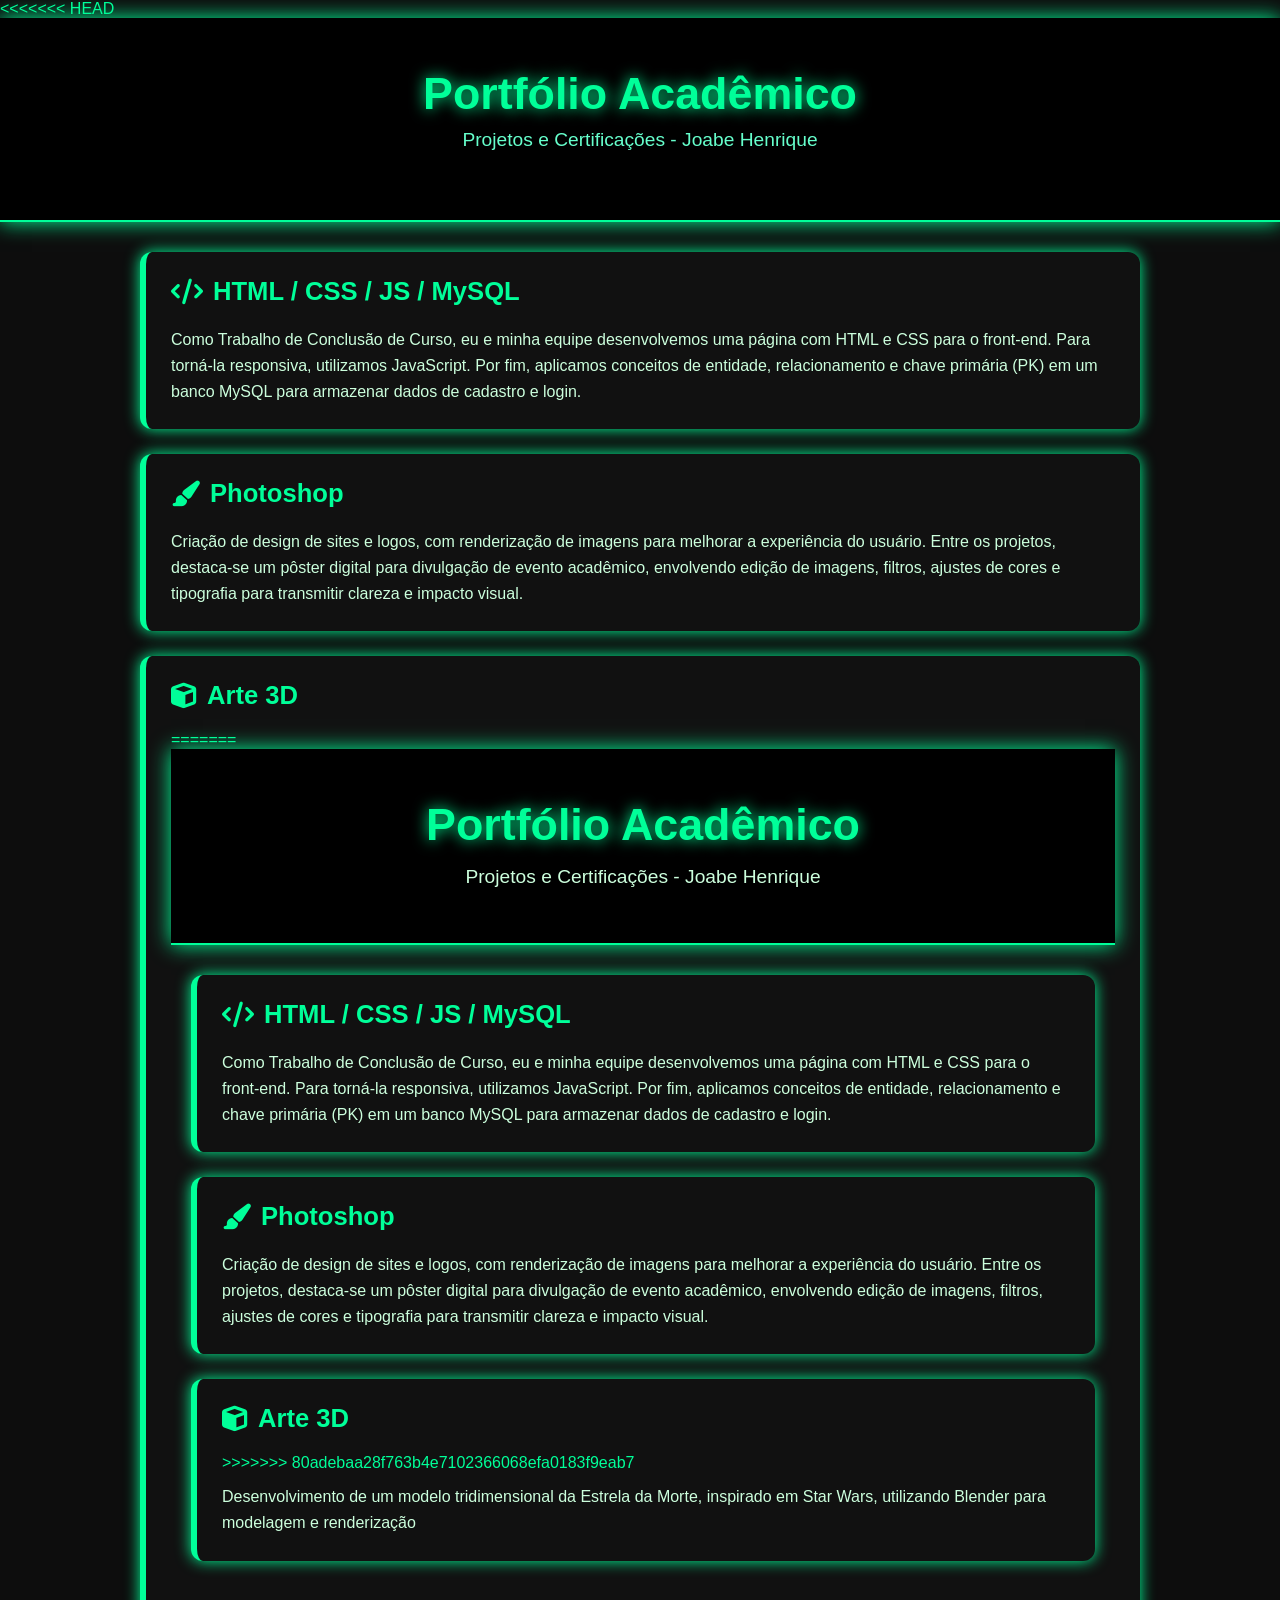
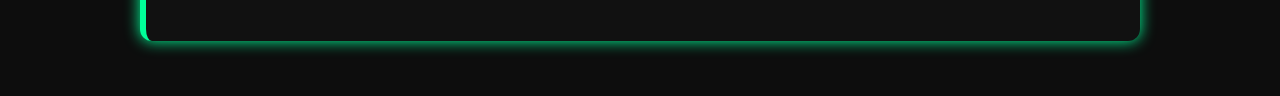
==== commit 58e13220: "Add files via upload" ====
--- a/index.html
+++ b/index.html
@@ -1,368 +1,228 @@
-<!DOCTYPE html>
-<html lang="pt-BR">
-<head>
-    <meta charset="UTF-8">
-    <meta name="viewport" content="width=device-width, initial-scale=1.0">
-    <title>Joabe | Portfólio Profissional</title>
-    <!-- Link para ícones (FontAwesome) -->
-    <link rel="stylesheet" href="https://cdnjs.cloudflare.com/ajax/libs/font-awesome/6.4.0/css/all.min.css">
-    <!-- Link para o CSS Externo -->
-    <link rel="stylesheet" href="style.css">
-</head>
-<body>
-
-    <!-- NAVBAR (MENU DE NAVEGAÇÃO) -->
-    <nav class="navbar">
-        <div class="logo">Joabe<span>.dev</span></div>
-        <button class="menu-toggle" id="mobile-menu">
-            <i class="fas fa-bars"></i>
-        </button>
-        <div class="nav-links">
-            <a href="#inicio"><i class="fas fa-home"></i>Início</a>
-            <a href="#sobre"><i class="fas fa-user"></i>Sobre</a>
-            <a href="#habilidades"><i class="fas fa-code"></i>Habilidades</a>
-            <a href="#jornada"><i class="fas fa-graduation-cap"></i>Jornada</a>
-            <a href="#projetos"><i class="fas fa-folder-open"></i>Projetos</a>
-            <a href="#recomendacoes"><i class="fas fa-comments"></i>Recomendações</a>
-            <a href="#contato"><i class="fas fa-envelope"></i>Contato</a>
-        </div>
-    </nav>
-
-    <!-- HERO SECTION (INÍCIO) -->
-    <section id="inicio" class="hero-section">
-        <div class="container hero-container">
-            <div class="hero-text">
-                <span class="subtitle-welcome">BEM-VINDO AO MEU ESPAÇO</span>
-                <h1>Olá, sou o Joabe. Desenvolvedor Full-Stack focado em soluções robustas.</h1>
-                <p id="hero-dynamic-text">Construindo aplicações modernas com JavaScript, otimizando ecossistemas com MySQL e modelando arquiteturas com os pilares da Engenharia de Software.</p>
-                <div class="hero-buttons">
-                    <a href="#contato" class="btn-primary">Vamos Conversar</a>
-                    <a href="#projetos" class="btn-secondary-outline">Ver Projetos</a>
-                </div>
-            </div>
-            
-            <!-- CARD DO GITHUB DINÂMICO -->
-            <div class="github-card">
-                <span class="card-header-badge">LIVE GITHUB DATA</span>
-                <img id="gh-avatar" src="https://via.placeholder.com/150" alt="Foto de Perfil" class="avatar">
-                <h2 id="gh-name">Carregando...</h2>
-                <p id="gh-bio">Buscando informações do perfil técnico...</p>
-                
-                <div class="gh-stats">
-                    <div>Repositórios <strong id="gh-repos">0</strong></div>
-                    <div>Seguidores <strong id="gh-followers">0</strong></div>
-                    <div>Seguindo <strong id="gh-following">0</strong></div>
-                </div>
-                
-                <a id="gh-link" href="#" target="_blank" class="btn-github">
-                    <i class="fab fa-github"></i> Visitar GitHub Oficial
-                </a>
-            </div>
-        </div>
-    </section>
-
-    <!-- METRICS SECTION (MÉTRICAS RÁPIDAS) -->
-    <section class="metrics-section">
-        <div class="container metrics-grid">
-            <div class="metric-item">
-                <div class="metric-icon"><i class="fas fa-code-branch"></i></div>
-                <h3>+6</h3>
-                <p>Repositórios Criados</p>
-            </div>
-            <div class="metric-item">
-                <div class="metric-icon"><i class="fas fa-hourglass-half"></i></div>
-                <h3>+150</h3>
-                <p>Horas de Codificação</p>
-            </div>
-            <div class="metric-item">
-                <div class="metric-icon"><i class="fas fa-check-circle"></i></div>
-                <h3>100%</h3>
-                <p>Responsivo & Adaptável</p>
-            </div>
-        </div>
-    </section>
-
-    <!-- SERVICES SECTION (O QUE EU FAÇO) -->
-    <section id="sobre" class="services-section">
-        <div class="container">
-            <h2 class="section-title">O Que Eu Faço</h2>
-            <p class="section-subtitle">Soluções focadas em desempenho, organization de dados e usabilidade</p>
-            
-            <div class="services-grid">
-                <div class="service-card">
-                    <div class="service-icon"><i class="fab fa-js"></i></div>
-                    <h3>Desenvolvimento Web</h3>
-                    <p>Criação de páginas dinâmicas, interativas e totalmente responsivas utilizando HTML5, CSS3 avançado e JavaScript puro.</p>
-                </div>
-                <div class="service-card">
-                    <div class="service-icon"><i class="fas fa-database"></i></div>
-                    <h3>Banco de Dados</h3>
-                    <p>Modelagem estruturada, criação de esquemas relacionais eficientes e manipulação de dados utilizando a linguagem SQL e MySQL.</p>
-                </div>
-                <div class="service-card">
-                    <div class="service-icon"><i class="fas fa-cogs"></i></div>
-                    <h3>Engenharia de Software</h3>
-                    <p>Aplicação de metodologias ágeis, conceitos de arquitetura limpa, análise de requisitos e boas práticas de design pattern.</p>
-                </div>
-            </div>
-        </div>
-    </section>
-
-    <!-- SKILLS SECTION (HABILIDADES) -->
-    <section id="habilidades" class="skills-section">
-        <div class="container">
-            <h2 class="section-title">Minhas Habilidades</h2>
-            <p class="section-subtitle">Tecnologias e ferramentas que domino e aplico no meu dia a dia</p>
-            
-            <div class="skills-grid">
-                <div class="skill-card">
-                    <div class="skill-card-icon" style="color: #e34f26;"><i class="fab fa-html5"></i></div>
-                    <span>HTML5</span>
-                </div>
-                <div class="skill-card">
-                    <div class="skill-card-icon" style="color: #1572b6;"><i class="fab fa-css3-alt"></i></div>
-                    <span>CSS3</span>
-                </div>
-                <div class="skill-card">
-                    <div class="skill-card-icon" style="color: #f7df1e;"><i class="fab fa-js-square"></i></div>
-                    <span>JavaScript</span>
-                </div>
-                <div class="skill-card">
-                    <div class="skill-card-icon" style="color: #00758f;"><i class="fas fa-database"></i></div>
-                    <span>MySQL / SQL</span>
-                </div>
-                <div class="skill-card">
-                    <div class="skill-card-icon" style="color: #f05032;"><i class="fab fa-git-alt"></i></div>
-                    <span>Git / GitHub</span>
-                </div>
-                <div class="skill-card">
-                    <div class="skill-card-icon" style="color: #005aa3;"><i class="fas fa-laptop-code"></i></div>
-                    <span>Web Design</span>
-                </div>
-            </div>
-        </div>
-    </section>
-
-    <!-- JORNADA & AGORA SECTION (LINHA DO TEMPO) -->
-    <section id="jornada" class="timeline-section">
-        <div class="container">
-            <h2 class="section-title">Minha Jornada</h2>
-            <p class="section-subtitle">Formação acadêmica, evolução técnica e onde estou focando agora</p>
-            
-            <div class="timeline">
-                <!-- Ano 2024 -->
-                <div class="timeline-item left">
-                    <div class="timeline-content">
-                        <span class="timeline-date">2024</span>
-                        <h3>Primeiros Passos na Tecnologia</h3>
-                        <p>Início dos estudos autodidatas focados em algoritmos, lógica de programação e desenvolvimento web básico com as estruturas fundamentais de HTML5 e estilizações em CSS3.</p>
-                    </div>
-                </div>
-
-                <!-- Ano 2025 -->
-                <div class="timeline-item right">
-                    <div class="timeline-content">
-                        <span class="timeline-date">2025</span>
-                        <h3>Aprofundamento Técnico</h3>
-                        <p>Consolidação no desenvolvimento front-end com a introdução do JavaScript dinâmico e manipulação do DOM. Início dos estudos em bancos de dados relacionais e versionamento de código com Git.</p>
-                    </div>
-                </div>
-
-                <!-- Ano 2026 -->
-                <div class="timeline-item left">
-                    <div class="timeline-content">
-                        <span class="timeline-date">2026</span>
-                        <h3>Bacharelado em Engenharia de Software</h3>
-                        <p>Início da graduação no <strong>UniCEUB</strong>. Um marco importante onde passei a aprimorar profundamente minhas habilidades em Lógica de Programação de alto nível, estruturação e otimização de Banco de Dados, e conceitos modernos de Web Design.</p>
-                    </div>
-                </div>
-                
-                <!-- Bloco: Agora -->
-                <div class="timeline-item right">
-                    <div class="timeline-content" style="border-left: 3px solid #e50914;">
-                        <span class="timeline-date" style="background: #e50914; color: white; padding: 2px 8px; border-radius: 4px;">AGORA</span>
-                        <h3>Foco Prático & Projetos Coletivos</h3>
-                        <p>Atuando ativamente no desenvolvimento de trabalhos coletivos voltados para Banco de Dados complexos, além da criação, documentação e exemplificação da Engenharia de Software aplicada diretamente na prática.</p>
-                    </div>
-                </div>
-            </div>
-        </div>
-    </section>
-
-    <!-- PORTFOLIO SECTION (PROJETOS EM DESTAQUE + GITHUB) -->
-    <section id="projetos" class="portfolio-section">
-        <div class="container">
-            <h2 class="section-title">Meus Projetos</h2>
-            <p class="section-subtitle">Aplicações em desenvolvimento e repositórios de código</p>
-            
-            <!-- SUBSEÇÃO 1: PROJETOS ATUAIS E EM ANDAMENTO -->
-            <h3 style="color: #fff; font-size: 20px; margin-bottom: 24px; font-weight: 700; display: flex; align-items: center; gap: 10px;">
-                <i class="fas fa-hammer" style="color: #e50914; font-size: 18px;"></i> Projetos Atuais & Concluídos
-            </h3>
-            
-            <div class="portfolio-grid" style="margin-bottom: 60px;">
-                <!-- Projeto Atual 1: Bootcamp I -->
-                <div class="project-card" style="border-top: 3px solid #e50914;">
-                    <div class="project-image-placeholder">
-                        <i class="fas fa-laptop-code project-img-icon" style="opacity: 1; color: #e50914;"></i>
-                    </div>
-                    <div class="project-info">
-                        <h3>Bootcamp I</h3>
-                        <p>Desenvolvimento intensivo focado em algoritmos práticos, desafios de lógica de programação e arquitetura de sistemas iniciais.</p>
-                        <div class="badges">
-                            <span>JavaScript</span>
-                            <span>Lógica</span>
-                            <span>Em Andamento</span>
-                        </div>
-                        <div class="project-card-footer">
-                            <span style="color: #cca3a6; font-size: 12px; font-weight: 600;"><i class="fas fa-sync fa-spin" style="margin-right: 5px;"></i> Atualizando</span>
-                        </div>
-                    </div>
-                </div>
-
-                <!-- Projeto Atual 2: PortfólioHUB -->
-                <div class="project-card" style="border-top: 3px solid #e50914;">
-                    <div class="project-image-placeholder">
-                        <i class="fas fa-network-wired project-img-icon" style="opacity: 1; color: #e50914;"></i>
-                    </div>
-                    <div class="project-info">
-                        <h3>PortfólioHUB</h3>
-                        <p>Centralizador de projetos e histórico profissional, unindo design responsivo com consumo de APIs assíncronas para exibição em tempo real.</p>
-                        <div class="badges">
-                            <span>HTML5/CSS3</span>
-                            <span>API REST</span>
-                            <span>Em Andamento</span>
-                        </div>
-                        <div class="project-card-footer">
-                            <span style="color: #cca3a6; font-size: 12px; font-weight: 600;"><i class="fas fa-sync fa-spin" style="margin-right: 5px;"></i> Atualizando</span>
-                        </div>
-                    </div>
-                </div>
-
-                <!-- Projeto Concluído: Trabalhos UniCEUB -->
-                <div class="project-card">
-                    <div class="project-image-placeholder">
-                        <i class="fas fa-check-double project-img-icon" style="opacity: 0.8;"></i>
-                    </div>
-                    <div class="project-info">
-                        <h3>Projetos & Práticas Acadêmicas</h3>
-                        <p>Repositório focado nas soluções práticas desenvolvidas em sala de aula, abordando Engenharia de Software e modelagem de sistemas.</p>
-                        <div class="badges">
-                            <span>SQL</span>
-                            <span>Modelagem</span>
-                            <span>Concluído</span>
-                        </div>
-                        <div class="project-card-footer">
-                            <span style="color: #ff949a; font-size: 12px; font-weight: 600;"><i class="fas fa-star" style="margin-right: 5px;"></i> Base Acadêmica</span>
-                        </div>
-                    </div>
-                </div>
-            </div>
-
-            <!-- SUBSEÇÃO 2: REPOSITÓRIOS GERAIS DO GITHUB (CARREGAMENTO DINÂMICO) -->
-            <hr style="border: 0; height: 1px; background: linear-gradient(90deg, transparent, #3a0d11, transparent); margin-bottom: 40px;">
-            
-            <h3 style="color: #fff; font-size: 20px; margin-bottom: 24px; font-weight: 700; display: flex; align-items: center; gap: 10px;">
-                <i class="fab fa-github" style="color: #b3b3b3; font-size: 18px;"></i> Outros Repositórios no GitHub
-            </h3>
-            
-            <!-- Lista dinâmica controlada pelo script.js -->
-            <div class="portfolio-grid" id="github-repos-list">
-                <div class="project-card" style="grid-column: 1/-1; text-align: center; padding: 40px; color: #b3b3b3;">
-                    <i class="fas fa-spinner fa-spin" style="font-size: 32px; color: #e50914; margin-bottom: 15px;"></i>
-                    <p>Sincronizando com os repositórios do GitHub...</p>
-                </div>
-            </div>
-            
-        </div> 
-    </section>
-
-    <!-- TESTIMONIALS SECTION (RECOMENDAÇÕES) -->
-    <section id="recomendacoes" class="testimonials-section">
-        <div class="container">
-            <h2 class="section-title">Recomendações</h2>
-            <p class="section-subtitle">O que colegas acadêmicos e profissionais dizem sobre mim</p>
-            
-            <div class="testimonials-grid">
-                <!-- Murilo Cesar -->
-                <div class="testimonial-card">
-                    <p class="testimonial-text">"Tive a oportunidade de realizar trabalhos e projetos acadêmicos junto com o Joabe no UniCEUB. Ele possui uma capacidade incrível de solucionar problemas de lógica rapidamente e é extremamente colaborativo nas etapas de desenvolvimento em grupo."</p>
-                    <div class="testimonial-author">
-                        <strong>Murilo Cesar</strong>
-                        <span>Aluno da Universidade UniCEUB</span>
-                    </div>
-                </div>
-                
-                <!-- Guilherme Almeida -->
-                <div class="testimonial-card">
-                    <p class="testimonial-text">"Acompanhei de perto alguns dos trabalhos desenvolvidos pelo Joabe, especialmente as modelagens e implementações práticas. A atenção dele aos detalhes, a organização do código e a preocupação com a arquitetura de software são admiráveis."</p>
-                    <div class="testimonial-author">
-                        <strong>Guilherme Almeida</strong>
-                        <span>Segurança da Informação</span>
-                    </div>
-                </div>
-            </div> 
-        </div> 
-    </section>
-
-    <!-- CONTACT SECTION (CONTATO) -->
-    <section id="contato" class="contact-section">
-        <div class="container">
-            <h2 class="section-title">Canais de Comunicação</h2>
-            <p class="section-subtitle">Sinta-se à vontade para entrar em contato para parcerias ou projetos</p>
-            
-            <div class="contact-wrapper">
-                <div class="contact-info-panel">
-                    <div>
-                        <h3>Vamos criar algo incrível?</h3>
-                        <p>Estou sempre aberto a discutir novos projetos, conceitos de engenharia de software e oportunidades no mercado dev.</p>
-                    </div>
-                    
-                    <div class="contact-info-list">
-                        <div class="contact-info-item">
-                            <i class="fas fa-envelope"></i>
-                            <span>Joabe.hm@sempreceub.com</span>
-                        </div>
-                        <div class="contact-info-item">
-                            <i class="fas fa-map-marker-alt"></i>
-                            <span>Brasília, DF - Brasil</span>
-                        </div>
-                    </div>
-                    
-                    <div class="contact-social-icons">
-                        <a href="https://github.com/JeiJota" target="_blank"><i class="fab fa-github"></i></a>
-                        <a href="#" target="_blank"><i class="fab fa-linkedin-in"></i></a>
-                    </div>
-                </div>
-                
-                <form class="contact-form" action="#" method="POST">
-                    <div class="form-group">
-                        <label for="name">Seu Nome</label>
-                        <input type="text" id="name" name="name" placeholder="Ex: João Silva" required>
-                    </div>
-                    <div class="form-group">
-                        <label for="email">Seu E-mail</label>
-                        <input type="email" id="email" name="email" placeholder="Ex: joao@email.com" required>
-                    </div>
-                    <div class="form-group">
-                        <label for="message">Mensagem</label>
-                        <textarea id="message" name="message" rows="5" placeholder="Escreva sua mensagem aqui..." required></textarea>
-                    </div>
-                    <button type="submit" class="btn-submit">Enviar Mensagem</button>
-                </form>
-            </div>
-        </div>
-    </section>
-
-    <!-- FOOTER (RODAPÉ) -->
-    <footer>
-        <div class="container footer-content">
-            <p>&copy; 2026 Joabe. Todos os direitos reservados.</p>
-            <p class="footer-subtext">Desenvolvido com foco e precisão em Engenharia de Software.</p>
-        </div>
-    </footer>
-
-    <!-- Link para o Script Externo -->
-    <script src="script.js"></script>
-</body> 
-</html>
+<<<<<<< HEAD
+<!DOCTYPE html>
+<html lang="pt-BR">
+<head>
+  <meta charset="UTF-8">
+  <meta name="viewport" content="width=device-width, initial-scale=1.0">
+  <title>Portfólio Acadêmico - Joabe Henrique</title>
+  <link rel="stylesheet" href="https://cdnjs.cloudflare.com/ajax/libs/font-awesome/6.5.0/css/all.min.css">
+  <style>
+    body {
+      font-family: 'Segoe UI', sans-serif;
+      margin: 0;
+      padding: 0;
+      background: #0d0d0d;
+      color: #00ff99;
+    }
+    header {
+      background: #000;
+      text-align: center;
+      padding: 50px 20px;
+      border-bottom: 2px solid #00ff99;
+      box-shadow: 0 0 20px #00ff99;
+    }
+    header h1 {
+      margin: 0;
+      font-size: 2.8em;
+      color: #00ff99;
+      text-shadow: 0 0 15px #00ff99;
+    }
+    header p {
+      font-size: 1.2em;
+      margin-top: 10px;
+      color: #66ffcc;
+    }
+    .container {
+      max-width: 1000px;
+      margin: auto;
+      padding: 30px 20px;
+    }
+    .card {
+      background: #111;
+      border-radius: 12px;
+      box-shadow: 0 0 15px #00ff99;
+      margin-bottom: 25px;
+      padding: 25px;
+      transition: transform 0.3s, box-shadow 0.3s;
+      border-left: 6px solid #00ff99;
+    }
+    .card:hover {
+      transform: scale(1.03);
+      box-shadow: 0 0 30px #00ff99;
+    }
+    .card h2 {
+      color: #00ff99;
+      margin-top: 0;
+      font-size: 1.6em;
+      display: flex;
+      align-items: center;
+      gap: 10px;
+    }
+    .card p {
+      margin: 12px 0 0;
+      line-height: 1.6;
+      color: #ccffdd;
+    }
+    footer {
+      text-align: center;
+      padding: 20px;
+      background: #000;
+      color: #00ff99;
+      margin-top: 40px;
+      border-top: 2px solid #00ff99;
+      box-shadow: 0 -2px 15px #00ff99;
+    }
+    /* Neon glow animation */
+    @keyframes neon {
+      0% { text-shadow: 0 0 5px #00ff99, 0 0 10px #00ff99; }
+      50% { text-shadow: 0 0 20px #00ff99, 0 0 40px #00ff99; }
+      100% { text-shadow: 0 0 5px #00ff99, 0 0 10px #00ff99; }
+    }
+    header h1 {
+      animation: neon 2s infinite alternate;
+    }
+    /* Responsividade */
+    @media (max-width: 600px) {
+      header h1 {
+        font-size: 2em;
+      }
+      .card {
+        padding: 20px;
+      }
+    }
+  </style>
+</head>
+<body>
+  <header>
+    <h1>Portfólio Acadêmico</h1>
+    <p>Projetos e Certificações - Joabe Henrique</p>
+  </header>
+
+  <div class="container">
+    <div class="card">
+      <h2><i class="fa-solid fa-code"></i> HTML / CSS / JS / MySQL</h2>
+      <p>Como Trabalho de Conclusão de Curso, eu e minha equipe desenvolvemos uma página com HTML e CSS para o front-end. Para torná-la responsiva, utilizamos JavaScript. Por fim, aplicamos conceitos de entidade, relacionamento e chave primária (PK) em um banco MySQL para armazenar dados de cadastro e login.</p>
+    </div>
+
+    <div class="card">
+      <h2><i class="fa-solid fa-paintbrush"></i> Photoshop</h2>
+      <p>Criação de design de sites e logos, com renderização de imagens para melhorar a experiência do usuário. Entre os projetos, destaca-se um pôster digital para divulgação de evento acadêmico, envolvendo edição de imagens, filtros, ajustes de cores e tipografia para transmitir clareza e impacto visual.</p>
+    </div>
+
+    <div class="card">
+      <h2><i class="fa-solid fa-cube"></i> Arte 3D</h2>
+=======
+<!DOCTYPE html>
+<html lang="pt-BR">
+<head>
+  <meta charset="UTF-8">
+  <meta name="viewport" content="width=device-width, initial-scale=1.0">
+  <title>Portfólio Acadêmico - Joabe Henrique</title>
+  <link rel="stylesheet" href="https://cdnjs.cloudflare.com/ajax/libs/font-awesome/6.5.0/css/all.min.css">
+  <style>
+    body {
+      font-family: 'Segoe UI', sans-serif;
+      margin: 0;
+      padding: 0;
+      background: #0d0d0d;
+      color: #00ff99;
+    }
+    header {
+      background: #000;
+      text-align: center;
+      padding: 50px 20px;
+      border-bottom: 2px solid #00ff99;
+      box-shadow: 0 0 20px #00ff99;
+    }
+    header h1 {
+      margin: 0;
+      font-size: 2.8em;
+      color: #00ff99;
+      text-shadow: 0 0 15px #00ff99;
+    }
+    header p {
+      font-size: 1.2em;
+      margin-top: 10px;
+      color: #66ffcc;
+    }
+    .container {
+      max-width: 1000px;
+      margin: auto;
+      padding: 30px 20px;
+    }
+    .card {
+      background: #111;
+      border-radius: 12px;
+      box-shadow: 0 0 15px #00ff99;
+      margin-bottom: 25px;
+      padding: 25px;
+      transition: transform 0.3s, box-shadow 0.3s;
+      border-left: 6px solid #00ff99;
+    }
+    .card:hover {
+      transform: scale(1.03);
+      box-shadow: 0 0 30px #00ff99;
+    }
+    .card h2 {
+      color: #00ff99;
+      margin-top: 0;
+      font-size: 1.6em;
+      display: flex;
+      align-items: center;
+      gap: 10px;
+    }
+    .card p {
+      margin: 12px 0 0;
+      line-height: 1.6;
+      color: #ccffdd;
+    }
+    footer {
+      text-align: center;
+      padding: 20px;
+      background: #000;
+      color: #00ff99;
+      margin-top: 40px;
+      border-top: 2px solid #00ff99;
+      box-shadow: 0 -2px 15px #00ff99;
+    }
+    /* Neon glow animation */
+    @keyframes neon {
+      0% { text-shadow: 0 0 5px #00ff99, 0 0 10px #00ff99; }
+      50% { text-shadow: 0 0 20px #00ff99, 0 0 40px #00ff99; }
+      100% { text-shadow: 0 0 5px #00ff99, 0 0 10px #00ff99; }
+    }
+    header h1 {
+      animation: neon 2s infinite alternate;
+    }
+    /* Responsividade */
+    @media (max-width: 600px) {
+      header h1 {
+        font-size: 2em;
+      }
+      .card {
+        padding: 20px;
+      }
+    }
+  </style>
+</head>
+<body>
+  <header>
+    <h1>Portfólio Acadêmico</h1>
+    <p>Projetos e Certificações - Joabe Henrique</p>
+  </header>
+
+  <div class="container">
+    <div class="card">
+      <h2><i class="fa-solid fa-code"></i> HTML / CSS / JS / MySQL</h2>
+      <p>Como Trabalho de Conclusão de Curso, eu e minha equipe desenvolvemos uma página com HTML e CSS para o front-end. Para torná-la responsiva, utilizamos JavaScript. Por fim, aplicamos conceitos de entidade, relacionamento e chave primária (PK) em um banco MySQL para armazenar dados de cadastro e login.</p>
+    </div>
+
+    <div class="card">
+      <h2><i class="fa-solid fa-paintbrush"></i> Photoshop</h2>
+      <p>Criação de design de sites e logos, com renderização de imagens para melhorar a experiência do usuário. Entre os projetos, destaca-se um pôster digital para divulgação de evento acadêmico, envolvendo edição de imagens, filtros, ajustes de cores e tipografia para transmitir clareza e impacto visual.</p>
+    </div>
+
+    <div class="card">
+      <h2><i class="fa-solid fa-cube"></i> Arte 3D</h2>
+>>>>>>> 80adebaa28f763b4e7102366068efa0183f9eab7
+      <p>Desenvolvimento de um modelo tridimensional da Estrela da Morte, inspirado em Star Wars, utilizando Blender para modelagem e renderização
